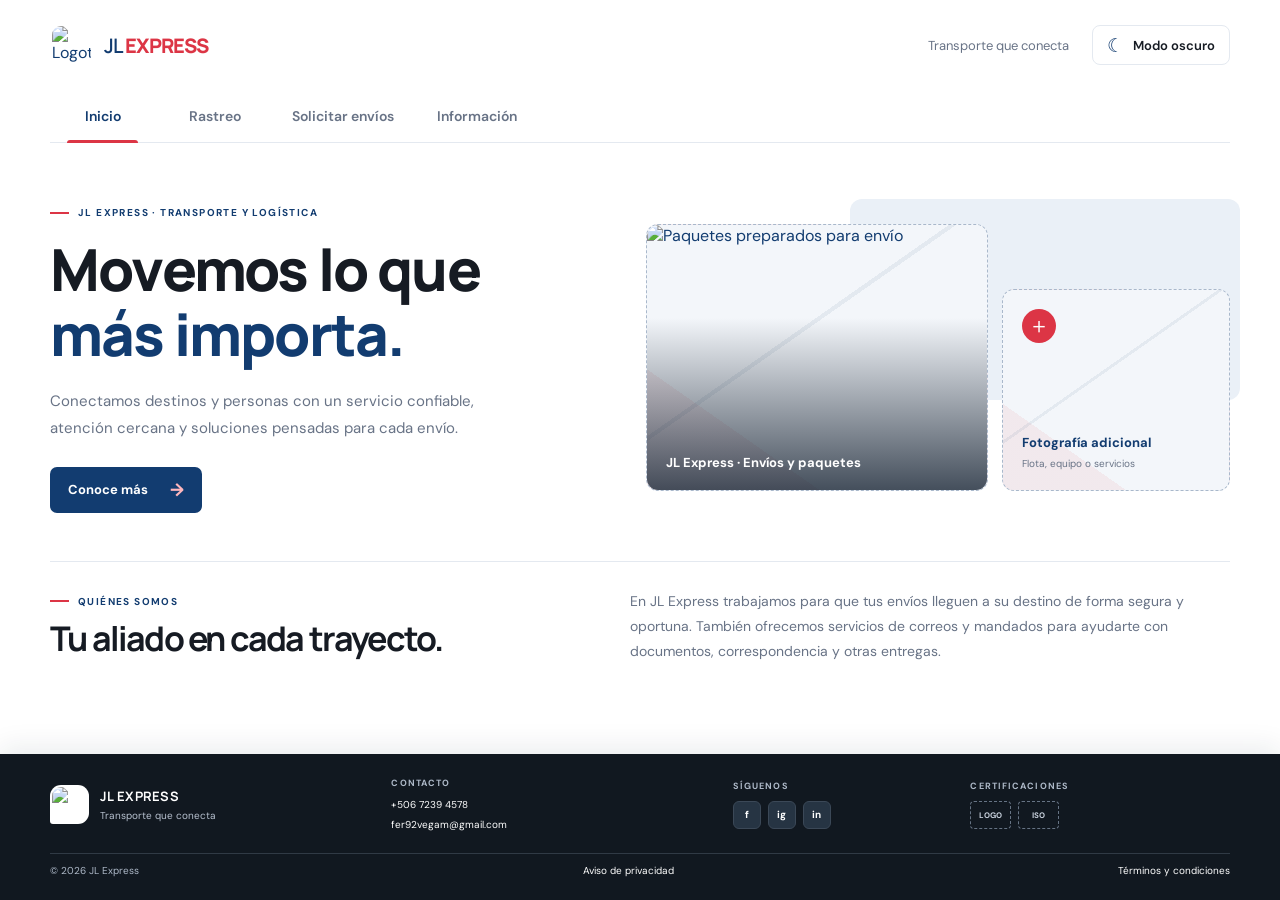
==== index.html @ df6875ba "tercer push, prototipo listo" ====
<!doctype html>
<html lang="es">
  <head>
    <meta charset="UTF-8" />
    <meta name="viewport" content="width=device-width, initial-scale=1.0" />
    <meta
      name="description"
      content="JL Express: información y soluciones de transporte y logística."
    />
    <meta name="theme-color" content="#123c70"     />
    <title>JL Express | Transporte y logística</title>
    <link rel="stylesheet" href="style.css" />
    <script src="https://cdn.jsdelivr.net/npm/@supabase/supabase-js@2" defer></script>
    <script src="supabase.js" defer></script>
    <script src="js/script.js" defer></script>
  </head>
  <body>
    <div class="site-shell">
      <header class="site-header">
        <a class="brand" href="#inicio" aria-label="JL Express, inicio" data-tab-link="inicio">
          <img
            class="brand-mark"
            src="https://encrypted-tbn0.gstatic.com/images?q=tbn:ANd9GcRndonklgS3Yn9cFRm3AP_8DRMhabAHCRXiYNvRyaHirw&amp;s"
            alt="Logotipo de JL Express"
          />
          <span class="brand-name">JL <strong>EXPRESS</strong></span>
        </a>

        <div class="header-actions">
          <span class="header-caption">Transporte que conecta</span>
          <button
            class="theme-toggle"
            type="button"
            id="theme-toggle"
            aria-pressed="false"
            aria-label="Activar modo oscuro"
          >
            <span class="theme-icon" aria-hidden="true">☾</span>
            <span class="theme-label">Modo oscuro</span>
          </button>
        </div>
      </header>

      <nav class="main-nav" aria-label="Navegación principal" role="tablist">
        <button
          class="nav-tab is-active"
          type="button"
          id="tab-inicio"
          role="tab"
          aria-selected="true"
          aria-controls="panel-inicio"
          data-tab="inicio"
        >
          Inicio
        </button>
        <button
          class="nav-tab"
          type="button"
          id="tab-servicios"
          role="tab"
          aria-selected="false"
          aria-controls="panel-servicios"
          data-tab="servicios"
          tabindex="-1"
        >
          Rastreo
        </button>
        <button
          class="nav-tab"
          type="button"
          id="tab-nosotros"
          role="tab"
          aria-selected="false"
          aria-controls="panel-nosotros"
          data-tab="nosotros"
          tabindex="-1"
        >
          Solicitar envíos
        </button>
        <button
          class="nav-tab"
          type="button"
          id="tab-contacto"
          role="tab"
          aria-selected="false"
          aria-controls="panel-contacto"
          data-tab="contacto"
          tabindex="-1"
        >
          Información
        </button>
      </nav>

      <main class="main-content">
        <section
          class="tab-panel home-panel"
          id="panel-inicio"
          role="tabpanel"
          aria-labelledby="tab-inicio"
          tabindex="0"
          data-panel="inicio"
        >
          <div class="hero-copy">
            <p class="eyebrow"><span></span> JL EXPRESS · TRANSPORTE Y LOGÍSTICA</p>
            <h1>Movemos lo que <span>más importa.</span></h1>
            <p class="hero-description">
              Conectamos destinos y personas con un servicio confiable, atención cercana
              y soluciones pensadas para cada envío.
            </p>
            <a class="primary-link" href="#panel-contacto" data-tab-link="contacto">
              Conoce más <span aria-hidden="true">→</span>
            </a>
          </div>

          <div class="photo-grid" aria-label="Espacios para fotografías de la empresa">
            <div class="photo-placeholder photo-main">
              <img
                class="photo-image"
                src="https://images.hoy.cr/wp-content/uploads/2025/09/Paquetes-Correos-.jpg"
                alt="Paquetes preparados para envío"
              />
              <span class="photo-caption">JL Express · Envíos y paquetes</span>
            </div>
            <div class="photo-placeholder photo-secondary" role="img" aria-label="Espacio para fotografía adicional">
              <span class="photo-placeholder-icon" aria-hidden="true">＋</span>
              <span>Fotografía adicional</span>
              <small>Flota, equipo o servicios</small>
            </div>
            <span class="photo-accent" aria-hidden="true"></span>
          </div>

          <section class="company-info" aria-labelledby="company-title">
            <div class="section-heading">
              <p class="eyebrow"><span></span> QUIÉNES SOMOS</p>
              <h2 id="company-title">Tu aliado en cada trayecto.</h2>
            </div>
            <p>
              En JL Express trabajamos para que tus envíos lleguen a su destino de forma
              segura y oportuna. También ofrecemos servicios de correos y mandados para
              ayudarte con documentos, correspondencia y otras entregas.
            </p>
          </section>
        </section>

        <section
          class="tab-panel temu-panel"
          id="panel-servicios"
          role="tabpanel"
          aria-labelledby="tab-servicios"
          tabindex="0"
          data-panel="servicios"
          hidden
        >
          <div class="temu-heading">
            <p class="eyebrow"><span></span> SEGUIMIENTO DE PEDIDOS</p>
            <h1>Consulta tu pedido <span>TEMU.</span></h1>
            <p class="temu-description">
              Ingresa el código de seguimiento para consultar el estado de tu pedido.
            </p>
          </div>

          <form class="temu-card" id="tracking-form">
            <label class="temu-label" for="order-code">Código de pedido</label>
            <div class="temu-search-row">
              <input
                class="temu-code-input"
                id="order-code"
                name="order-code"
                type="text"
                placeholder="Ej. LMXXXXXXXXXXX"
                autocomplete="off"
                autocapitalize="characters"
                spellcheck="false"
                aria-describedby="order-code-help"
                required
              />
              <button class="temu-search-button" type="submit">
                Buscar pedido
              </button>
            </div>
            <p class="temu-help" id="order-code-help">
              Ejemplos: LMXXXXXXXXXXX, 2631297721093041 o JCXXXXXXXXXXXX.
            </p>

            <div class="temu-result" id="tracking-result" role="status" aria-live="polite" aria-atomic="true">
              Aquí aparecerá el estado de tu pedido.
            </div>
          </form>
        </section>
        <section
          class="tab-panel extra-panel"
          id="panel-nosotros"
          role="tabpanel"
          aria-labelledby="tab-nosotros"
          tabindex="0"
          data-panel="nosotros"
          hidden
        >
          <div class="extra-copy">
            <p class="eyebrow"><span></span> MÁS SERVICIOS PARA TI</p>
            <h1>¿Necesitas enviar algo <span>más?</span></h1>
            <p class="extra-description">
              Además de tus paquetes, te ayudamos con envíos de correspondencia,
              documentos y mandados. Cuéntanos qué necesitas y coordinaremos contigo
              los detalles de la entrega.
            </p>
            <a
              class="extra-whatsapp-button"
              href="https://wa.me/50672394578?text=Hola%2C%20quisiera%20solicitar%20un%20env%C3%ADo%20extra."
              target="_blank"
              rel="noreferrer"
            >
              <span class="extra-whatsapp-icon" aria-hidden="true">✆</span>
              Solicitar pedido extra
              <span class="extra-whatsapp-arrow" aria-hidden="true">↗</span>
            </a>
            <p class="extra-note">Te atenderemos por WhatsApp para coordinar tu solicitud.</p>
          </div>
          <div class="extra-services" aria-label="Servicios disponibles">
            <div class="extra-service-card">
              <span class="extra-service-icon" aria-hidden="true">✉</span>
              <span>Correspondencia</span>
            </div>
            <div class="extra-service-card">
              <span class="extra-service-icon" aria-hidden="true">▤</span>
              <span>Documentos</span>
            </div>
            <div class="extra-service-card">
              <span class="extra-service-icon" aria-hidden="true">➜</span>
              <span>Mandados</span>
            </div>
          </div>
        </section>
        <section
          class="tab-panel information-panel"
          id="panel-contacto"
          role="tabpanel"
          aria-labelledby="tab-contacto"
          tabindex="0"
          data-panel="contacto"
          hidden
        >
          <header class="information-heading">
            <p class="eyebrow"><span></span> ESTAMOS PARA AYUDARTE</p>
            <h1>Información y <span>ayuda.</span></h1>
            <p>Conoce más sobre JL Express y encuentra respuestas para tus envíos.</p>
          </header>

          <section class="information-about" aria-labelledby="information-about-title">
            <div class="information-about-icon" aria-hidden="true">↗</div>
            <div>
              <h2 id="information-about-title">Sobre JL Express</h2>
              <p>
                Somos un servicio de transporte y logística enfocado en conectar destinos
                y personas. Además del rastreo de pedidos, puedes contactarnos para
                coordinar correspondencia, documentos y mandados.
              </p>
            </div>
          </section>

          <div class="information-columns">
            <section class="help-section" aria-labelledby="help-title">
              <div class="information-section-heading">
                <p class="eyebrow"><span></span> PREGUNTAS FRECUENTES</p>
                <h2 id="help-title">¿En qué podemos ayudarte?</h2>
              </div>
              <div class="help-list">
                <details class="help-item">
                  <summary>¿Cómo consulto el estado de mi pedido?</summary>
                  <p>
                    Abre la pestaña “Rastreo”, escribe el código de seguimiento de tu
                    pedido y selecciona “Buscar pedido”.
                  </p>
                </details>
                <details class="help-item">
                  <summary>¿Qué significa cada estado?</summary>
                  <p>
                    “Empaquetando” indica que el pedido se está preparando, “En camino”
                    que va hacia su destino y “Recibido” que figura como entregado.
                  </p>
                </details>
                <details class="help-item">
                  <summary>¿Puedo solicitar un envío de cartas o un mandado?</summary>
                  <p>
                    Sí. En la pestaña “Solicitar envíos” puedes iniciar una conversación
                    por WhatsApp para coordinar una solicitud extra.
                  </p>
                </details>
                <details class="help-item">
                  <summary>¿Qué hago si no encuentro mi pedido?</summary>
                  <p>
                    Verifica que el código esté escrito correctamente. Si aún necesitas
                    ayuda, contáctanos por WhatsApp, teléfono o correo electrónico.
                  </p>
                </details>
              </div>
            </section>

            <aside class="information-contact" aria-labelledby="information-contact-title">
              <p class="eyebrow"><span></span> CONTACTO</p>
              <h2 id="information-contact-title">Hablemos de tu envío.</h2>
              <p>Elige el medio que prefieras para comunicarte con nosotros.</p>
              <a class="contact-option" href="https://wa.me/50672394578" target="_blank" rel="noreferrer">
                <span class="contact-option-icon" aria-hidden="true">✆</span>
                <span><small>WhatsApp</small><strong>+506 7239 4578</strong></span>
                <span class="contact-option-arrow" aria-hidden="true">↗</span>
              </a>
              <a class="contact-option" href="tel:+50672394578">
                <span class="contact-option-icon" aria-hidden="true">☎</span>
                <span><small>Llámanos</small><strong>+506 7239 4578</strong></span>
                <span class="contact-option-arrow" aria-hidden="true">↗</span>
              </a>
              <a class="contact-option" href="mailto:fer92vegam@gmail.com">
                <span class="contact-option-icon" aria-hidden="true">✉</span>
                <span><small>Correo electrónico</small><strong>fer92vegam@gmail.com</strong></span>
                <span class="contact-option-arrow" aria-hidden="true">↗</span>
              </a>
            </aside>
          </div>
        </section>
      </main>

      <footer class="site-footer">
        <div class="footer-brand">
          <img
            class="footer-mark"
            src="https://encrypted-tbn0.gstatic.com/images?q=tbn:ANd9GcRndonklgS3Yn9cFRm3AP_8DRMhabAHCRXiYNvRyaHirw&amp;s"
            alt="Logotipo de JL Express"
          />
          <div>
            <strong>JL EXPRESS</strong>
            <span>Transporte que conecta</span>
          </div>
        </div>

        <div class="footer-contact">
          <span class="footer-heading">Contacto</span>
          <a href="tel:+50672394578">+506 7239 4578</a>
          <a href="mailto:fer92vegam@gmail.com">fer92vegam@gmail.com</a>
        </div>

        <div class="footer-social">
          <span class="footer-heading">Síguenos</span>
          <div class="social-links">
            <a href="https://www.facebook.com/Mandadosturri" aria-label="Facebook de JL Express" target="_blank" rel="noreferrer">f</a>
            <a href="https://www.instagram.com/" aria-label="Instagram de JL Express" target="_blank" rel="noreferrer">ig</a>
            <a href="https://www.linkedin.com/" aria-label="LinkedIn de JL Express" target="_blank" rel="noreferrer">in</a>
          </div>
        </div>

        <div class="footer-certifications">
          <span class="footer-heading">Certificaciones</span>
          <div class="certification-placeholders" aria-label="Espacios para logotipos y certificaciones">
            <span>LOGO</span>
            <span>ISO</span>
          </div>
        </div>

        <div class="footer-legal">
          <span>© <span id="current-year"></span> JL Express</span>
          <a href="#avisos">Aviso de privacidad</a>
          <a href="#terminos">Términos y condiciones</a>
        </div>
      </footer>
    </div>
  </body>
</html>
---- style.css ----
@import url("https://fonts.googleapis.com/css2?family=DM+Sans:wght@400;500;600;700&family=Manrope:wght@400;500;600;700;800&display=swap");

:root {
  color-scheme: light;
  --blue: #123c70;
  --blue-dark: #0a2c55;
  --red: #dc3545;
  --ink: #161b23;
  --muted: #687386;
  --surface: #ffffff;
  --surface-soft: #f3f6fa;
  --border: #e4e9f0;
  --footer-height: 146px;
  font-family: "DM Sans", Arial, sans-serif;
  font-synthesis: none;
  text-rendering: optimizeLegibility;
}

* {
  box-sizing: border-box;
}

html {
  min-width: 320px;
  scroll-behavior: smooth;
}

body {
  min-width: 320px;
  margin: 0;
  color: var(--ink);
  background: var(--surface);
  transition: color 180ms ease, background-color 180ms ease;
}

button,
a {
  font: inherit;
}

a {
  color: inherit;
}

.site-shell {
  display: flex;
  min-height: 100vh;
  flex-direction: column;
}

.site-header,
.main-nav,
.main-content {
  width: min(1180px, calc(100% - 64px));
  margin-inline: auto;
}

.site-header {
  min-height: 90px;
  display: flex;
  align-items: center;
  justify-content: space-between;
  gap: 24px;
}

.brand {
  display: inline-flex;
  align-items: center;
  gap: 11px;
  color: var(--blue);
  text-decoration: none;
}

.brand-mark,
.footer-mark {
  display: grid;
  place-items: center;
  width: 43px;
  height: 43px;
  padding: 2px;
  background: #fff;
  border-radius: 11px 11px 11px 3px;
  object-fit: contain;
}

.brand-name {
  font-family: "Manrope", sans-serif;
  font-size: 20px;
  font-weight: 600;
  letter-spacing: -0.9px;
}

.brand-name strong {
  color: var(--red);
  font-weight: 800;
}

.header-actions {
  display: flex;
  align-items: center;
  gap: 23px;
}

.header-caption {
  color: var(--muted);
  font-size: 13px;
}

.theme-toggle {
  display: inline-flex;
  min-height: 40px;
  align-items: center;
  gap: 9px;
  padding: 0 14px;
  color: var(--ink);
  background: var(--surface);
  border: 1px solid var(--border);
  border-radius: 8px;
  cursor: pointer;
  font-size: 13px;
  font-weight: 600;
  transition: border-color 150ms ease, background-color 150ms ease;
}

.theme-toggle:hover {
  border-color: var(--blue);
}

.theme-icon {
  color: var(--blue);
  font-size: 19px;
  line-height: 1;
}

.main-nav {
  display: flex;
  align-items: stretch;
  gap: 7px;
  min-height: 53px;
  border-bottom: 1px solid var(--border);
}

.nav-tab {
  position: relative;
  min-width: 105px;
  padding: 0 18px;
  color: var(--muted);
  background: transparent;
  border: 0;
  cursor: pointer;
  font-size: 14px;
  font-weight: 600;
}

.nav-tab:hover,
.nav-tab.is-active {
  color: var(--blue);
}

.nav-tab.is-active::after {
  position: absolute;
  right: 17px;
  bottom: -1px;
  left: 17px;
  height: 3px;
  background: var(--red);
  border-radius: 3px 3px 0 0;
  content: "";
}

.main-content {
  flex: 1;
  padding-top: 46px;
}

.tab-panel[hidden] {
  display: none;
}

.home-panel {
  display: grid;
  grid-template-columns: 0.92fr 1.08fr;
  align-items: center;
  column-gap: 68px;
  row-gap: 42px;
  padding-bottom: 44px;
}

.hero-copy {
  padding-block: 17px 6px;
}

.eyebrow {
  display: flex;
  align-items: center;
  gap: 9px;
  margin: 0 0 18px;
  color: var(--blue);
  font-size: 10px;
  font-weight: 700;
  letter-spacing: 1.4px;
}

.eyebrow > span {
  width: 19px;
  height: 2px;
  background: var(--red);
}

h1,
h2 {
  margin: 0;
  font-family: "Manrope", "DM Sans", sans-serif;
  letter-spacing: -1.8px;
}

h1 {
  max-width: 560px;
  font-size: clamp(38px, 5vw, 58px);
  font-weight: 800;
  line-height: 1.12;
}

h1 span {
  color: var(--blue);
}

.hero-description {
  max-width: 490px;
  margin: 21px 0 25px;
  color: var(--muted);
  font-size: 15px;
  line-height: 1.8;
}

.primary-link {
  display: inline-flex;
  min-height: 46px;
  align-items: center;
  justify-content: center;
  gap: 22px;
  padding: 0 18px;
  color: #fff;
  background: var(--blue);
  border-radius: 7px;
  text-decoration: none;
  font-size: 13px;
  font-weight: 700;
  transition: background-color 150ms ease, transform 150ms ease;
}

.primary-link:hover {
  background: var(--blue-dark);
  transform: translateY(-1px);
}

.primary-link span {
  color: #ffb7bd;
  font-size: 18px;
}

.photo-grid {
  position: relative;
  display: grid;
  min-height: 310px;
  grid-template-columns: 1.32fr 0.88fr;
  align-items: end;
  gap: 14px;
  padding: 18px 0 18px 16px;
}

.photo-placeholder {
  position: relative;
  z-index: 1;
  display: flex;
  flex-direction: column;
  align-items: flex-start;
  justify-content: flex-end;
  overflow: hidden;
  padding: 19px;
  color: var(--blue);
  background:
    linear-gradient(145deg, transparent 42%, rgb(18 60 112 / 7%) 42% 43%, transparent 43%),
    linear-gradient(35deg, rgb(220 53 69 / 7%) 0 24%, transparent 24%),
    var(--surface-soft);
  border: 1px dashed #a9b8cb;
  border-radius: 12px;
}

.photo-main {
  height: 267px;
}

.photo-main::after {
  position: absolute;
  z-index: 1;
  inset: 35% 0 0;
  background: linear-gradient(transparent, rgb(10 23 39 / 75%));
  content: "";
  pointer-events: none;
}

.photo-image {
  position: absolute;
  inset: 0;
  width: 100%;
  height: 100%;
  object-fit: cover;
  border-radius: inherit;
}

.photo-caption {
  position: relative;
  z-index: 2;
  color: #fff;
  font-size: 13px;
  font-weight: 700;
}

.photo-secondary {
  height: 202px;
}

.photo-placeholder-icon {
  display: grid;
  place-items: center;
  width: 34px;
  height: 34px;
  margin-bottom: auto;
  color: #fff;
  background: var(--red);
  border-radius: 50%;
  font-size: 22px;
  font-weight: 400;
}

.photo-placeholder > span:not(.photo-placeholder-icon) {
  font-size: 13px;
  font-weight: 700;
}

.photo-placeholder small {
  margin-top: 5px;
  color: var(--muted);
  font-size: 10px;
  line-height: 1.5;
}

.photo-accent {
  position: absolute;
  top: 0;
  right: -10px;
  width: 65%;
  height: 65%;
  background: #eaf0f7;
  border-radius: 12px;
}

.company-info {
  display: grid;
  grid-column: 1 / -1;
  grid-template-columns: 0.92fr 1.08fr;
  align-items: center;
  gap: 68px;
  padding: 27px 0 4px;
  border-top: 1px solid var(--border);
}

.section-heading .eyebrow {
  margin-bottom: 10px;
}

h2 {
  color: var(--ink);
  font-size: clamp(24px, 3vw, 34px);
  line-height: 1.2;
}

.company-info > p {
  max-width: 570px;
  margin: 0;
  color: var(--muted);
  font-size: 14px;
  line-height: 1.8;
}

.blank-panel {
  min-height: 240px;
}

.information-panel {
  padding: 0 0 64px;
}

.information-heading {
  margin-bottom: 30px;
  text-align: center;
}

.information-heading .eyebrow {
  justify-content: center;
  margin-bottom: 12px;
}

.information-heading h1 {
  max-width: none;
  font-size: clamp(34px, 4vw, 48px);
}

.information-heading h1 span {
  color: var(--blue);
}

.information-heading > p:last-child {
  margin: 12px 0 0;
  color: var(--muted);
  font-size: 14px;
  line-height: 1.7;
}

.information-about {
  display: grid;
  grid-template-columns: auto 1fr;
  align-items: start;
  gap: 17px;
  margin-bottom: 34px;
  padding: 23px 25px;
  background: var(--surface-soft);
  border: 1px solid var(--border);
  border-radius: 13px;
}

.information-about-icon {
  display: grid;
  width: 42px;
  height: 42px;
  place-items: center;
  color: #fff;
  background: var(--blue);
  border-radius: 12px;
  font-size: 22px;
  font-weight: 700;
}

.information-about h2,
.information-section-heading h2,
.information-contact h2 {
  font-size: clamp(21px, 2.5vw, 27px);
}

.information-about p {
  max-width: 800px;
  margin: 8px 0 0;
  color: var(--muted);
  font-size: 13px;
  line-height: 1.8;
}

.information-columns {
  display: grid;
  grid-template-columns: minmax(0, 1.25fr) minmax(260px, 0.75fr);
  align-items: start;
  gap: 34px;
}

.information-section-heading {
  margin-bottom: 16px;
}

.information-section-heading .eyebrow,
.information-contact > .eyebrow {
  margin-bottom: 9px;
}

.help-list {
  display: grid;
  gap: 9px;
}

.help-item {
  overflow: hidden;
  background: var(--surface);
  border: 1px solid var(--border);
  border-radius: 9px;
  transition: border-color 150ms ease, box-shadow 150ms ease;
}

.help-item[open] {
  border-color: color-mix(in srgb, var(--blue) 35%, var(--border));
  box-shadow: 0 5px 16px rgb(18 60 112 / 6%);
}

.help-item summary {
  position: relative;
  padding: 15px 42px 15px 16px;
  color: var(--ink);
  cursor: pointer;
  font-size: 12px;
  font-weight: 700;
  line-height: 1.5;
  list-style: none;
}

.help-item summary::-webkit-details-marker {
  display: none;
}

.help-item summary::after {
  position: absolute;
  top: 50%;
  right: 16px;
  color: var(--blue);
  content: "+";
  font-size: 20px;
  font-weight: 400;
  transform: translateY(-50%);
}

.help-item[open] summary::after {
  content: "−";
}

.help-item p {
  margin: 0;
  padding: 0 16px 15px;
  color: var(--muted);
  font-size: 12px;
  line-height: 1.75;
}

.information-contact {
  padding: 22px;
  background:
    radial-gradient(ellipse at 95% 5%, rgb(18 60 112 / 10%), transparent 42%),
    var(--surface-soft);
  border: 1px solid var(--border);
  border-radius: 13px;
}

.information-contact > p:not(.eyebrow) {
  margin: 9px 0 18px;
  color: var(--muted);
  font-size: 12px;
  line-height: 1.7;
}

.contact-option {
  display: grid;
  grid-template-columns: 36px minmax(0, 1fr) auto;
  align-items: center;
  gap: 10px;
  margin-top: 9px;
  padding: 11px;
  color: var(--ink);
  background: var(--surface);
  border: 1px solid var(--border);
  border-radius: 9px;
  text-decoration: none;
  transition: border-color 150ms ease, transform 150ms ease;
}

.contact-option:hover {
  border-color: var(--blue);
  transform: translateY(-1px);
}

.contact-option-icon {
  display: grid;
  width: 34px;
  height: 34px;
  place-items: center;
  color: var(--blue);
  background: color-mix(in srgb, var(--blue) 9%, var(--surface));
  border-radius: 9px;
  font-size: 17px;
}

.contact-option > span:nth-child(2) {
  display: grid;
  min-width: 0;
  gap: 3px;
}

.contact-option small {
  color: var(--muted);
  font-size: 10px;
}

.contact-option strong {
  overflow-wrap: anywhere;
  font-size: 11px;
}

.contact-option-arrow {
  color: var(--muted);
  font-size: 14px;
}

.extra-panel {
  display: grid;
  min-height: 390px;
  grid-template-columns: 1.1fr 0.9fr;
  align-items: center;
  gap: 54px;
  padding: 18px 0 64px;
}

.extra-copy {
  max-width: 570px;
}

.extra-copy .eyebrow {
  margin-bottom: 14px;
}

.extra-copy h1 {
  font-size: clamp(34px, 4vw, 49px);
}

.extra-copy h1 span {
  color: var(--blue);
}

.extra-description {
  max-width: 510px;
  margin: 18px 0 24px;
  color: var(--muted);
  font-size: 15px;
  line-height: 1.8;
}

.extra-whatsapp-button {
  display: inline-flex;
  min-height: 50px;
  align-items: center;
  gap: 11px;
  padding: 0 17px;
  color: #fff;
  background: #168b5a;
  border-radius: 8px;
  box-shadow: 0 8px 20px rgb(22 139 90 / 18%);
  text-decoration: none;
  font-size: 13px;
  font-weight: 700;
  transition: background-color 160ms ease, box-shadow 160ms ease, transform 160ms ease;
}

.extra-whatsapp-button:hover {
  background: #117749;
  box-shadow: 0 11px 24px rgb(22 139 90 / 25%);
  transform: translateY(-2px);
}

.extra-whatsapp-icon {
  display: grid;
  width: 25px;
  height: 25px;
  place-items: center;
  border: 1.5px solid rgb(255 255 255 / 85%);
  border-radius: 50%;
  font-size: 15px;
}

.extra-whatsapp-arrow {
  margin-left: 7px;
  color: #c8f5dc;
  font-size: 17px;
}

.extra-note {
  margin: 11px 0 0;
  color: var(--muted);
  font-size: 11px;
}

.extra-services {
  position: relative;
  display: grid;
  min-height: 248px;
  grid-template-columns: repeat(2, minmax(0, 1fr));
  align-content: center;
  gap: 13px;
  padding: 28px;
  background:
    radial-gradient(ellipse at 78% 22%, rgb(22 139 90 / 12%), transparent 42%),
    var(--surface-soft);
  border: 1px solid var(--border);
  border-radius: 18px;
}

.extra-service-card {
  display: flex;
  min-height: 83px;
  flex-direction: column;
  align-items: flex-start;
  justify-content: center;
  gap: 9px;
  padding: 13px;
  color: var(--ink);
  background: var(--surface);
  border: 1px solid var(--border);
  border-radius: 11px;
  box-shadow: 0 5px 15px rgb(19 39 66 / 5%);
  font-size: 12px;
  font-weight: 700;
}

.extra-service-card:last-child {
  grid-column: 1 / -1;
}

.extra-service-icon {
  display: grid;
  width: 28px;
  height: 28px;
  place-items: center;
  color: #168b5a;
  background: color-mix(in srgb, #168b5a 11%, var(--surface));
  border-radius: 8px;
  font-size: 16px;
}

.temu-panel {
  max-width: 760px;
  min-height: 350px;
  margin-inline: auto;
  padding-bottom: 56px;
}

.temu-heading {
  margin-bottom: 28px;
}

.temu-heading .eyebrow {
  margin-bottom: 12px;
}

.temu-heading h1 {
  max-width: 700px;
  font-size: clamp(34px, 5vw, 48px);
}

.temu-heading h1 span {
  color: var(--blue);
}

.temu-description {
  max-width: 580px;
  margin: 14px 0 0;
  color: var(--muted);
  font-size: 14px;
  line-height: 1.7;
}

.temu-card {
  padding: 25px;
  background: var(--surface-soft);
  border: 1px solid var(--border);
  border-radius: 12px;
}

.temu-label {
  display: block;
  margin-bottom: 9px;
  color: var(--ink);
  font-size: 13px;
  font-weight: 700;
}

.temu-code-input {
  width: 100%;
  min-height: 46px;
  padding: 10px 12px;
  color: var(--ink);
  background: var(--surface);
  border: 1px solid var(--border);
  border-radius: 7px;
  font: inherit;
  font-size: 13px;
}

.temu-code-input:focus {
  border-color: var(--blue);
  outline: 2px solid color-mix(in srgb, var(--blue) 18%, transparent);
  outline-offset: 1px;
}

.temu-help {
  margin: 9px 0 23px;
  color: var(--muted);
  font-size: 11px;
  line-height: 1.6;
}

.temu-search-row {
  display: flex;
  gap: 10px;
}

.temu-search-button {
  flex: 0 0 auto;
  min-height: 46px;
  padding: 0 18px;
  color: #fff;
  background: var(--blue);
  border: 0;
  border-radius: 7px;
  cursor: pointer;
  font-size: 13px;
  font-weight: 700;
  transition: background-color 150ms ease;
}

.temu-search-button:hover:not(:disabled) {
  background: var(--blue-dark);
}

.temu-search-button:disabled {
  cursor: not-allowed;
  opacity: 0.55;
}

.temu-result {
  display: flex;
  min-height: 48px;
  flex-direction: column;
  justify-content: center;
  gap: 4px;
  margin-top: 19px;
  padding: 11px 13px;
  color: var(--muted);
  background: var(--surface);
  border: 1px solid var(--border);
  border-radius: 7px;
  font-size: 12px;
  line-height: 1.5;
}

.temu-result.has-order {
  align-items: stretch;
  gap: 18px;
  padding: 0;
}

.temu-result.is-error {
  color: #a32634;
  border-color: #e7a6ad;
}

.tracking-status-heading {
  display: grid;
  gap: 5px;
  padding: 17px 18px;
  background: color-mix(in srgb, #3b8666 10%, var(--surface));
  border-bottom: 1px solid var(--border);
}

.tracking-status-caption {
  color: var(--muted);
  font-size: 11px;
  font-weight: 700;
}

.tracking-status-value {
  color: #26704f;
  font-family: "Manrope", sans-serif;
  font-size: 19px;
  line-height: 1.35;
}

.tracking-steps {
  position: relative;
  display: flex;
  margin: 0;
  padding: 22px 18px 12px;
  list-style: none;
}

.tracking-steps::before,
.tracking-steps::after {
  position: absolute;
  top: 46px;
  left: calc(16.666% + 12px);
  height: 3px;
  border-radius: 99px;
  content: "";
}

.tracking-steps::before {
  right: calc(16.666% + 12px);
  background: var(--border);
}

.tracking-steps::after {
  width: calc(66.668% - 24px);
  background: linear-gradient(90deg, #48a77b, #70c997);
  box-shadow: 0 0 10px rgb(72 167 123 / 38%);
  transform: scaleX(var(--tracking-progress, 0));
  transform-origin: left center;
  transition: transform 700ms cubic-bezier(0.2, 0.8, 0.2, 1);
}

.tracking-step {
  position: relative;
  z-index: 1;
  display: flex;
  min-width: 0;
  flex: 1;
  flex-direction: column;
  align-items: center;
  gap: 10px;
  color: var(--muted);
  text-align: center;
  animation: tracking-step-enter 420ms both;
  animation-delay: calc(var(--step-index, 0) * 100ms);
}

.tracking-step-marker {
  position: relative;
  display: grid;
  width: 58px;
  height: 48px;
  flex: 0 0 58px;
  place-items: center;
  color: var(--blue);
  background: var(--surface-soft);
  border: 1px solid var(--border);
  border-radius: 17px;
  box-shadow: 0 3px 10px rgb(19 39 66 / 6%);
  font-size: 19px;
  line-height: 1;
  transition:
    color 250ms ease,
    background-color 250ms ease,
    border-color 250ms ease,
    box-shadow 250ms ease,
    transform 250ms ease;
}

.tracking-step.is-complete .tracking-step-marker {
  color: #26704f;
  background: color-mix(in srgb, #48a77b 12%, var(--surface));
  border-color: color-mix(in srgb, #48a77b 48%, var(--border));
}

.tracking-step.is-complete .tracking-step-marker::after {
  position: absolute;
  top: -5px;
  right: -5px;
  display: grid;
  width: 17px;
  height: 17px;
  place-items: center;
  color: #fff;
  background: #3b966b;
  border: 2px solid var(--surface);
  border-radius: 50%;
  content: "✓";
  font-size: 9px;
  font-weight: 800;
}

.tracking-parcel-icon {
  position: relative;
  z-index: 1;
  display: inline-block;
}

.tracking-step-marker--transit .tracking-parcel-icon {
  position: absolute;
  bottom: 7px;
  left: 5px;
  z-index: 2;
  font-size: 17px;
}

.tracking-truck-icon {
  position: absolute;
  right: 4px;
  bottom: 5px;
  z-index: 1;
  font-size: 23px;
}

.tracking-tape-mark {
  position: absolute;
  top: 8px;
  left: 23px;
  width: 13px;
  height: 4px;
  background: var(--red);
  border-radius: 2px;
  opacity: 0;
}

.tracking-ready-mark {
  position: absolute;
  top: 3px;
  right: 3px;
  display: grid;
  width: 13px;
  height: 13px;
  place-items: center;
  color: #fff;
  background: #3b8666;
  border: 1px solid var(--surface);
  border-radius: 50%;
  font-size: 9px;
  font-weight: 700;
  opacity: 0;
  transform: scale(0.5);
  transition: opacity 220ms ease, transform 220ms ease;
}

.tracking-step.is-current .tracking-ready-mark,
.tracking-step.is-complete .tracking-ready-mark {
  opacity: 1;
  transform: scale(1);
}

.tracking-step.is-current {
  color: var(--blue);
  font-weight: 700;
}

.tracking-step.is-current .tracking-step-marker {
  color: #fff;
  background: linear-gradient(145deg, #1d5a9d, #123c70);
  border-color: #1d5a9d;
  box-shadow: 0 7px 18px rgb(18 60 112 / 24%);
  transform: translateY(-3px);
}

.tracking-step.is-current .tracking-step-marker::before {
  position: absolute;
  inset: -5px;
  border: 1px solid rgb(29 90 157 / 32%);
  border-radius: 20px;
  content: "";
  animation: tracking-marker-pulse 2s ease-out infinite;
}

.tracking-step.is-current .tracking-step-marker--packaging .tracking-parcel-icon {
  animation: tracking-pack 1.8s ease-in-out infinite;
}

.tracking-step.is-current .tracking-tape-mark {
  animation: tracking-tape 1.8s ease-in-out infinite;
}

.tracking-step.is-current .tracking-step-marker--transit .tracking-parcel-icon {
  animation: tracking-load 2.4s ease-in-out infinite;
}

.tracking-step.is-current .tracking-truck-icon {
  animation: tracking-truck 2.4s ease-in-out infinite;
}

.tracking-step.is-current .tracking-step-marker--ready .tracking-parcel-icon {
  animation: tracking-ready 1.6s ease-in-out infinite;
}

.tracking-step-label {
  max-width: 100%;
  transition: color 250ms ease;
  font-size: 10px;
  line-height: 1.35;
  overflow-wrap: anywhere;
}

@keyframes tracking-step-enter {
  from { opacity: 0; transform: translateY(8px); }
  to { opacity: 1; transform: translateY(0); }
}

@keyframes tracking-marker-pulse {
  0% { opacity: 0.8; transform: scale(0.94); }
  100% { opacity: 0; transform: scale(1.22); }
}

@keyframes tracking-pack {
  0%,
  100% { transform: rotate(0) translateY(0); }
  35% { transform: rotate(-7deg) translateY(-2px); }
  65% { transform: rotate(6deg) translateY(0); }
}

@keyframes tracking-tape {
  0%,
  100% { transform: translateY(-2px); opacity: 0; }
  25%,
  70% { transform: translateY(8px); opacity: 1; }
}

@keyframes tracking-load {
  0%,
  15% { transform: translateX(0) scale(1); opacity: 1; }
  60%,
  75% { transform: translateX(18px) scale(0.65); opacity: 0.1; }
  100% { transform: translateX(0) scale(1); opacity: 1; }
}

@keyframes tracking-truck {
  0%,
  100% { transform: translateY(0); }
  50% { transform: translateY(-2px); }
}

@keyframes tracking-ready {
  0%,
  100% { transform: translateY(0); }
  35% { transform: translateY(-5px); }
  55% { transform: translateY(0); }
  70% { transform: translateY(-2px); }
}

.tracking-details {
  display: grid;
  grid-template-columns: repeat(2, minmax(0, 1fr));
  margin: 0;
  padding: 0 18px 18px;
}

.tracking-detail {
  min-width: 0;
  padding: 12px 10px 10px 0;
  border-bottom: 1px solid var(--border);
}

.tracking-detail dt {
  margin-bottom: 4px;
  color: var(--muted);
  font-size: 10px;
  font-weight: 600;
}

.tracking-detail dd {
  overflow-wrap: anywhere;
  margin: 0;
  color: var(--ink);
  font-size: 12px;
  font-weight: 600;
}

.site-footer {
  display: grid;
  min-height: var(--footer-height);
  grid-template-columns: 1.2fr 1.2fr 0.8fr 1fr;
  align-items: center;
  gap: 19px 30px;
  padding: 22px max(32px, calc((100vw - 1180px) / 2));
  color: #fff;
  background: #111820;
  box-shadow: 0 -8px 25px rgb(16 32 52 / 8%);
}

.footer-brand {
  display: flex;
  align-items: center;
  gap: 11px;
}

.footer-mark {
  flex: 0 0 39px;
  width: 39px;
  height: 39px;
  background: #fff;
}

.footer-brand > div {
  display: grid;
  gap: 4px;
}

.footer-brand strong {
  font-family: "Manrope", sans-serif;
  font-size: 13px;
  letter-spacing: 0.3px;
}

.footer-brand > div > span {
  color: #b8c2d0;
  font-size: 10px;
}

.footer-contact,
.footer-social,
.footer-certifications {
  display: flex;
  flex-direction: column;
  align-items: flex-start;
  gap: 7px;
}

.footer-heading {
  margin-bottom: 2px;
  color: #aeb9c8;
  font-size: 9px;
  font-weight: 700;
  letter-spacing: 1.1px;
  text-transform: uppercase;
}

.footer-contact > a,
.footer-legal > a {
  color: #fff;
  text-decoration: none;
  font-size: 10px;
}

.footer-contact > a:hover,
.footer-legal > a:hover {
  color: #ffb7bd;
}

.social-links,
.certification-placeholders {
  display: flex;
  align-items: center;
  gap: 7px;
}

.social-links a {
  display: grid;
  width: 28px;
  height: 28px;
  place-items: center;
  color: #fff;
  background: #263443;
  border: 1px solid #3b4857;
  border-radius: 6px;
  text-decoration: none;
  font-size: 10px;
  font-weight: 700;
}

.social-links a:hover {
  background: var(--blue);
}

.certification-placeholders span {
  display: grid;
  width: 41px;
  height: 28px;
  place-items: center;
  color: #c8d1dd;
  border: 1px dashed #667384;
  border-radius: 4px;
  font-size: 8px;
  font-weight: 700;
}

.footer-legal {
  display: flex;
  grid-column: 1 / -1;
  justify-content: space-between;
  gap: 16px;
  padding-top: 10px;
  color: #aeb9c8;
  border-top: 1px solid #303a45;
  font-size: 10px;
}

body.dark-mode {
  color-scheme: dark;
  --ink: #eff3f8;
  --muted: #adb8c8;
  --surface: #111820;
  --surface-soft: #1c2733;
  --border: #303c49;
}

.dark-mode .brand,
.dark-mode h1 span,
.dark-mode .theme-icon,
.dark-mode .nav-tab:hover,
.dark-mode .nav-tab.is-active,
.dark-mode .eyebrow {
  color: #8db9f0;
}

.dark-mode .brand-mark {
  background: #24568e;
}

.dark-mode .photo-placeholder {
  background:
    linear-gradient(145deg, transparent 42%, rgb(255 255 255 / 4%) 42% 43%, transparent 43%),
    linear-gradient(35deg, rgb(220 53 69 / 10%) 0 24%, transparent 24%),
    var(--surface-soft);
  border-color: #526477;
}

.dark-mode .photo-accent {
  background: #202f40;
}

.dark-mode .theme-toggle {
  color: var(--ink);
  background: var(--surface);
}

.dark-mode .extra-services {
  background:
    radial-gradient(ellipse at 78% 22%, rgb(22 139 90 / 15%), transparent 42%),
    var(--surface-soft);
}

.dark-mode .site-footer {
  background: #090d12;
}

@media (max-width: 850px) {
  :root {
    --footer-height: 190px;
  }

  .home-panel,
  .company-info {
    column-gap: 32px;
  }

  .information-columns {
    grid-template-columns: minmax(0, 1.1fr) minmax(240px, 0.9fr);
    gap: 20px;
  }

  .information-contact {
    padding: 17px;
  }

  .site-footer {
    grid-template-columns: 1fr 1fr 1fr;
    padding-inline: 32px;
  }

  .footer-brand {
    grid-row: span 1;
  }

  .footer-certifications {
    display: none;
  }
}

@media (max-width: 620px) {
  :root {
    --footer-height: 246px;
  }

  .site-header,
  .main-nav,
  .main-content {
    width: calc(100% - 36px);
  }

  .site-header {
    min-height: 76px;
  }

  .header-caption {
    display: none;
  }

  .brand-name {
    font-size: 17px;
  }

  .brand-mark {
    width: 38px;
    height: 38px;
  }

  .theme-toggle {
    min-height: 37px;
    gap: 6px;
    padding-inline: 10px;
    font-size: 11px;
  }

  .main-nav {
    min-height: 48px;
    gap: 0;
    overflow-x: auto;
  }

  .nav-tab {
    min-width: max-content;
    padding-inline: 13px;
    font-size: 12px;
  }

  .nav-tab.is-active::after {
    right: 12px;
    left: 12px;
  }

  .main-content {
    padding-top: 33px;
  }

  .home-panel {
    grid-template-columns: 1fr;
    row-gap: 27px;
    padding-bottom: 30px;
  }

  .temu-panel {
    min-height: 0;
    padding-bottom: 38px;
  }

  .extra-panel {
    min-height: 0;
    grid-template-columns: 1fr;
    gap: 30px;
    padding: 0 0 40px;
  }

  .information-panel {
    padding-bottom: 40px;
  }

  .information-heading {
    margin-bottom: 23px;
    text-align: left;
  }

  .information-heading .eyebrow {
    justify-content: flex-start;
  }

  .information-about {
    gap: 12px;
    margin-bottom: 25px;
    padding: 18px;
  }

  .information-columns {
    grid-template-columns: 1fr;
    gap: 24px;
  }

  .extra-services {
    min-height: 210px;
  }

  .temu-card {
    padding: 19px;
  }

  .temu-search-row {
    flex-direction: column;
  }

  .temu-search-button {
    width: 100%;
  }

  .tracking-details {
    grid-template-columns: 1fr;
  }

  .hero-copy {
    padding: 0;
  }

  h1 {
    max-width: 440px;
    font-size: clamp(38px, 11vw, 52px);
  }

  .hero-description {
    margin-block: 16px 20px;
    font-size: 14px;
  }

  .photo-grid {
    min-height: 245px;
    grid-template-columns: 1.2fr 0.8fr;
    gap: 9px;
    padding: 13px 0 13px 10px;
  }

  .photo-main {
    height: 215px;
  }

  .photo-secondary {
    height: 165px;
  }

  .photo-placeholder {
    padding: 12px;
  }

  .photo-placeholder small {
    font-size: 9px;
  }

  .company-info {
    grid-template-columns: 1fr;
    gap: 13px;
    padding-top: 22px;
  }

  .company-info > p {
    font-size: 13px;
  }

  .site-footer {
    grid-template-columns: 1fr 1fr;
    gap: 13px 17px;
    padding: 16px 18px 12px;
  }

  .footer-contact {
    justify-self: end;
  }

  .footer-legal {
    flex-wrap: wrap;
    justify-content: flex-start;
    gap: 8px 15px;
    font-size: 9px;
  }

  .footer-legal > a {
    font-size: 9px;
  }
}

@media (prefers-reduced-motion: reduce) {
  *,
  *::before,
  *::after {
    scroll-behavior: auto !important;
    transition-duration: 0.01ms !important;
    animation-duration: 0.01ms !important;
    animation-iteration-count: 1 !important;
  }
}
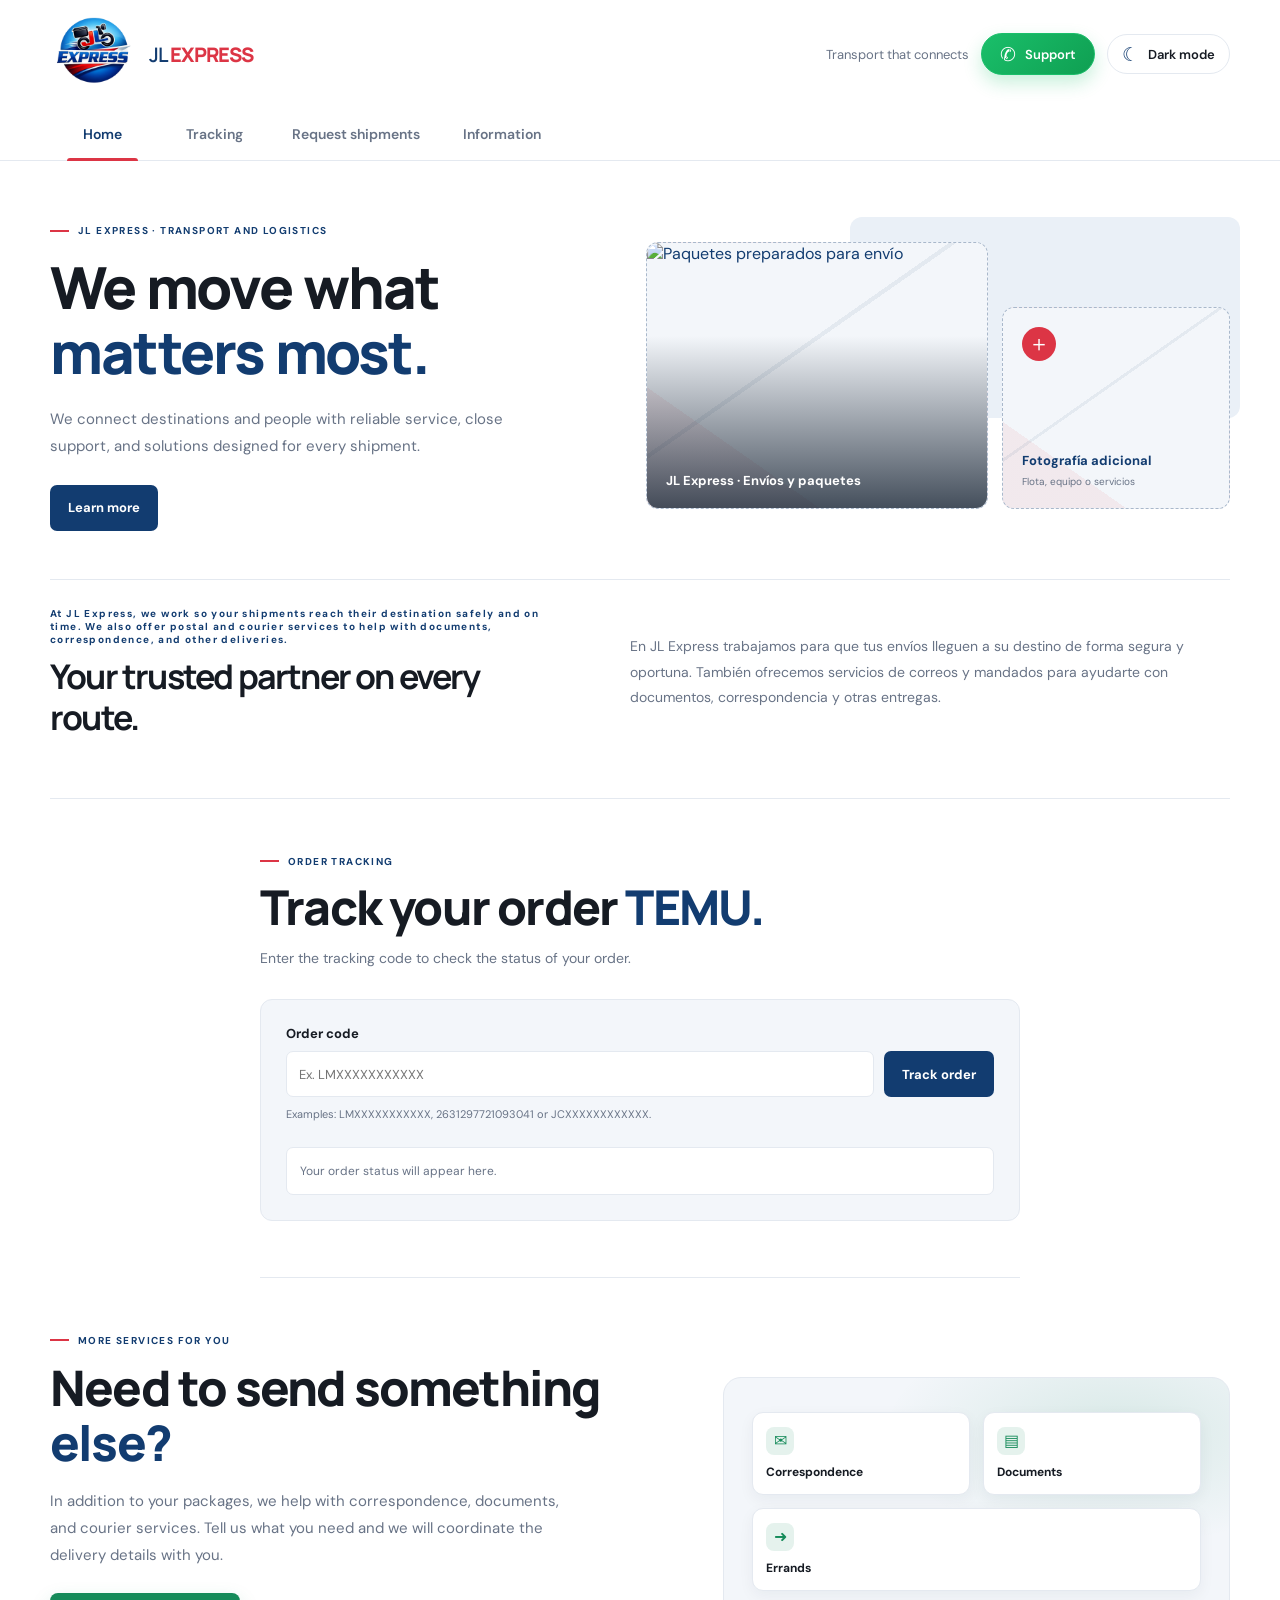
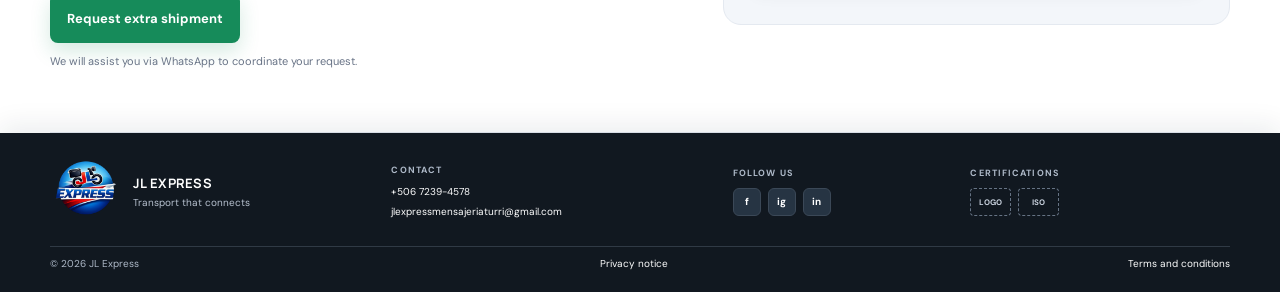
==== commit 2537312e: "pasé /public al directorio root" ====
--- a/index.html
+++ b/index.html
@@ -1,3 +1,4 @@
+
 <!doctype html>
 <html lang="es">
   <head>
@@ -11,7 +12,7 @@
     <title>JL Express | Transporte y logística</title>
     <link rel="stylesheet" href="style.css" />
     <script src="https://cdn.jsdelivr.net/npm/@supabase/supabase-js@2" defer></script>
-    <script src="supabase.js" defer></script>
+    <script src="js/supabase.js" defer></script>
     <script src="js/script.js" defer></script>
   </head>
   <body>
@@ -20,7 +21,7 @@
         <a class="brand" href="#inicio" aria-label="JL Express, inicio" data-tab-link="inicio">
           <img
             class="brand-mark"
-            src="https://encrypted-tbn0.gstatic.com/images?q=tbn:ANd9GcRndonklgS3Yn9cFRm3AP_8DRMhabAHCRXiYNvRyaHirw&amp;s"
+            src="logo/logo.png"
             alt="Logotipo de JL Express"
           />
           <span class="brand-name">JL <strong>EXPRESS</strong></span>
@@ -28,6 +29,16 @@
 
         <div class="header-actions">
           <span class="header-caption">Transporte que conecta</span>
+          <a
+            class="support-button"
+            href="https://wa.me/50672394578?text=Hola%2C%20tengo%20una%20duda%20acerca%20de%20mis%20env%C3%ADos%20y%20necesito%20soporte%20general.%20%C2%BFPodr%C3%ADan%20ayudarme%3F"
+            target="_blank"
+            rel="noreferrer"
+            aria-label="Solicitar soporte por WhatsApp"
+          >
+            <span class="support-icon" aria-hidden="true">✆</span>
+            <span>Soporte</span>
+          </a>
           <button
             class="theme-toggle"
             type="button"
@@ -41,15 +52,14 @@
         </div>
       </header>
 
-      <nav class="main-nav" aria-label="Navegación principal" role="tablist">
+      <nav class="main-nav" aria-label="Navegación principal">
         <button
           class="nav-tab is-active"
           type="button"
           id="tab-inicio"
-          role="tab"
-          aria-selected="true"
           aria-controls="panel-inicio"
-          data-tab="inicio"
+          aria-current="location"
+          data-section-target="inicio"
         >
           Inicio
         </button>
@@ -57,11 +67,8 @@
           class="nav-tab"
           type="button"
           id="tab-servicios"
-          role="tab"
-          aria-selected="false"
           aria-controls="panel-servicios"
-          data-tab="servicios"
-          tabindex="-1"
+          data-section-target="servicios"
         >
           Rastreo
         </button>
@@ -69,11 +76,8 @@
           class="nav-tab"
           type="button"
           id="tab-nosotros"
-          role="tab"
-          aria-selected="false"
           aria-controls="panel-nosotros"
-          data-tab="nosotros"
-          tabindex="-1"
+          data-section-target="nosotros"
         >
           Solicitar envíos
         </button>
@@ -81,11 +85,8 @@
           class="nav-tab"
           type="button"
           id="tab-contacto"
-          role="tab"
-          aria-selected="false"
           aria-controls="panel-contacto"
-          data-tab="contacto"
-          tabindex="-1"
+          data-view-target="contacto"
         >
           Información
         </button>
@@ -95,7 +96,6 @@
         <section
           class="tab-panel home-panel"
           id="panel-inicio"
-          role="tabpanel"
           aria-labelledby="tab-inicio"
           tabindex="0"
           data-panel="inicio"
@@ -145,11 +145,9 @@
         <section
           class="tab-panel temu-panel"
           id="panel-servicios"
-          role="tabpanel"
           aria-labelledby="tab-servicios"
           tabindex="0"
           data-panel="servicios"
-          hidden
         >
           <div class="temu-heading">
             <p class="eyebrow"><span></span> SEGUIMIENTO DE PEDIDOS</p>
@@ -186,15 +184,36 @@
               Aquí aparecerá el estado de tu pedido.
             </div>
           </form>
+
+          <section class="tracking-notification" id="tracking-notification" aria-live="polite" hidden>
+            <div id="tracking-notification-prompt" hidden>
+              <p class="tracking-notification-title">¿Quieres recibir actualizaciones?</p>
+              <p class="tracking-notification-copy">Te enviaremos un correo cada vez que cambie el estado de este paquete.</p>
+              <div class="tracking-notification-actions">
+                <button class="tracking-notification-yes" id="tracking-notification-yes" type="button">Sí, avisarme</button>
+                <button class="tracking-notification-no" id="tracking-notification-no" type="button">Ahora no</button>
+              </div>
+            </div>
+            <form id="tracking-notification-form" hidden>
+              <label class="temu-label" for="tracking-notification-email">Correo electrónico</label>
+              <div class="temu-search-row">
+                <input class="temu-code-input" id="tracking-notification-email" name="email" type="email" autocomplete="email" placeholder="nombre@correo.com" required />
+                <button class="temu-search-button" id="tracking-notification-submit" type="submit">Enviar confirmación</button>
+              </div>
+              <label class="tracking-notification-consent">
+                <input id="tracking-notification-consent" name="consent" type="checkbox" required />
+                <span id="tracking-notification-consent-copy">Acepto recibir correos sobre los cambios de estado de este envío. Puedo cancelar los avisos desde el enlace incluido en cada correo.</span>
+              </label>
+            </form>
+            <p class="tracking-notification-message" id="tracking-notification-message" role="status"></p>
+          </section>
         </section>
         <section
           class="tab-panel extra-panel"
           id="panel-nosotros"
-          role="tabpanel"
           aria-labelledby="tab-nosotros"
           tabindex="0"
           data-panel="nosotros"
-          hidden
         >
           <div class="extra-copy">
             <p class="eyebrow"><span></span> MÁS SERVICIOS PARA TI</p>
@@ -234,7 +253,6 @@
         <section
           class="tab-panel information-panel"
           id="panel-contacto"
-          role="tabpanel"
           aria-labelledby="tab-contacto"
           tabindex="0"
           data-panel="contacto"
@@ -275,7 +293,7 @@
                 <details class="help-item">
                   <summary>¿Qué significa cada estado?</summary>
                   <p>
-                    “Empaquetando” indica que el pedido se está preparando, “En camino”
+                    “En sucursal” indica que el pedido está en la sucursal, “En camino”
                     que va hacia su destino y “Recibido” que figura como entregado.
                   </p>
                 </details>
@@ -302,17 +320,17 @@
               <p>Elige el medio que prefieras para comunicarte con nosotros.</p>
               <a class="contact-option" href="https://wa.me/50672394578" target="_blank" rel="noreferrer">
                 <span class="contact-option-icon" aria-hidden="true">✆</span>
-                <span><small>WhatsApp</small><strong>+506 7239 4578</strong></span>
+                <span><small>WhatsApp</small><strong>+506 7239-4578</strong></span>
                 <span class="contact-option-arrow" aria-hidden="true">↗</span>
               </a>
               <a class="contact-option" href="tel:+50672394578">
                 <span class="contact-option-icon" aria-hidden="true">☎</span>
-                <span><small>Llámanos</small><strong>+506 7239 4578</strong></span>
+                <span><small>Llámanos</small><strong>+506 7239-4578</strong></span>
                 <span class="contact-option-arrow" aria-hidden="true">↗</span>
               </a>
-              <a class="contact-option" href="mailto:fer92vegam@gmail.com">
+              <a class="contact-option" href="mailto:jlexpressmensajeriaturri@gmail.com">
                 <span class="contact-option-icon" aria-hidden="true">✉</span>
-                <span><small>Correo electrónico</small><strong>fer92vegam@gmail.com</strong></span>
+                <span><small>Correo electrónico</small><strong>jlexpressmensajeriaturri@gmail.com</strong></span>
                 <span class="contact-option-arrow" aria-hidden="true">↗</span>
               </a>
             </aside>
@@ -324,7 +342,7 @@
         <div class="footer-brand">
           <img
             class="footer-mark"
-            src="https://encrypted-tbn0.gstatic.com/images?q=tbn:ANd9GcRndonklgS3Yn9cFRm3AP_8DRMhabAHCRXiYNvRyaHirw&amp;s"
+            src="logo/logo.png"
             alt="Logotipo de JL Express"
           />
           <div>
@@ -335,8 +353,8 @@
 
         <div class="footer-contact">
           <span class="footer-heading">Contacto</span>
-          <a href="tel:+50672394578">+506 7239 4578</a>
-          <a href="mailto:fer92vegam@gmail.com">fer92vegam@gmail.com</a>
+          <a href="tel:+50672394578">+506 7239-4578</a>
+          <a href="mailto:jlexpressmensajeriaturri@gmail.com">jlexpressmensajeriaturri@gmail.com</a>
         </div>
 
         <div class="footer-social">
--- a/style.css
+++ b/style.css
@@ -49,14 +49,13 @@
 }
 
 .site-header,
-.main-nav,
 .main-content {
   width: min(1180px, calc(100% - 64px));
   margin-inline: auto;
 }
 
 .site-header {
-  min-height: 90px;
+  min-height: 108px;
   display: flex;
   align-items: center;
   justify-content: space-between;
@@ -75,12 +74,17 @@
 .footer-mark {
   display: grid;
   place-items: center;
-  width: 43px;
-  height: 43px;
-  padding: 2px;
-  background: #fff;
-  border-radius: 11px 11px 11px 3px;
   object-fit: contain;
+}
+
+.brand-mark {
+  width: 88px;
+  height: 88px;
+}
+
+.footer-mark {
+  width: 72px;
+  height: 72px;
 }
 
 .brand-name {
@@ -98,7 +102,9 @@
 .header-actions {
   display: flex;
   align-items: center;
-  gap: 23px;
+  gap: 12px;
+  flex-wrap: wrap;
+  justify-content: flex-end;
 }
 
 .header-caption {
@@ -106,37 +112,67 @@
   font-size: 13px;
 }
 
+.support-button,
 .theme-toggle {
   display: inline-flex;
   min-height: 40px;
   align-items: center;
+  justify-content: center;
   gap: 9px;
   padding: 0 14px;
   color: var(--ink);
   background: var(--surface);
   border: 1px solid var(--border);
-  border-radius: 8px;
+  border-radius: 999px;
   cursor: pointer;
   font-size: 13px;
   font-weight: 600;
-  transition: border-color 150ms ease, background-color 150ms ease;
-}
-
+  text-decoration: none;
+  transition: border-color 150ms ease, background-color 150ms ease, transform 150ms ease, box-shadow 150ms ease;
+}
+
+.support-button:hover,
 .theme-toggle:hover {
   border-color: var(--blue);
-}
-
+  transform: translateY(-1px);
+}
+
+.support-icon,
 .theme-icon {
   color: var(--blue);
   font-size: 19px;
   line-height: 1;
 }
 
+.support-button {
+  color: #fff;
+  min-height: 42px;
+  padding-inline: 18px;
+  background: linear-gradient(135deg, #1abf6a 0%, #0f9f52 100%);
+  border-color: #1abf6a;
+  box-shadow: 0 8px 18px rgba(26, 191, 106, 0.24);
+}
+
+.support-button:hover {
+  box-shadow: 0 10px 20px rgba(15, 159, 82, 0.28);
+}
+
+.support-button .support-icon {
+  color: #fff;
+}
+
 .main-nav {
+  position: sticky;
+  z-index: 5;
+  top: 0;
   display: flex;
   align-items: stretch;
+  width: 100%;
   gap: 7px;
   min-height: 53px;
+  margin: 0;
+  padding-inline: max(32px, calc((100vw - 1180px) / 2));
+  background: var(--surface);
   border-bottom: 1px solid var(--border);
 }
 
@@ -170,11 +206,18 @@
 
 .main-content {
   flex: 1;
-  padding-top: 46px;
+  padding-top: 0;
 }
 
 .tab-panel[hidden] {
   display: none;
+}
+
+.home-panel,
+.temu-panel,
+.extra-panel {
+  scroll-margin-top: 70px;
+  border-bottom: 1px solid var(--border);
 }
 
 .home-panel {
@@ -183,7 +226,7 @@
   align-items: center;
   column-gap: 68px;
   row-gap: 42px;
-  padding-bottom: 44px;
+  padding-block: 46px 56px;
 }
 
 .hero-copy {
@@ -389,7 +432,7 @@
 }
 
 .information-panel {
-  padding: 0 0 64px;
+  padding: 46px 0 64px;
 }
 
 .information-heading {
@@ -598,11 +641,11 @@
 
 .extra-panel {
   display: grid;
-  min-height: 390px;
+  min-height: 0;
   grid-template-columns: 1.1fr 0.9fr;
   align-items: center;
   gap: 54px;
-  padding: 18px 0 64px;
+  padding: 56px 0 64px;
 }
 
 .extra-copy {
@@ -722,9 +765,9 @@
 
 .temu-panel {
   max-width: 760px;
-  min-height: 350px;
+  min-height: 0;
   margin-inline: auto;
-  padding-bottom: 56px;
+  padding-block: 56px;
 }
 
 .temu-heading {
@@ -845,6 +888,88 @@
 .temu-result.is-error {
   color: #a32634;
   border-color: #e7a6ad;
+}
+
+.tracking-notification {
+  margin-top: 12px;
+  padding: 16px;
+  background: color-mix(in srgb, var(--blue) 5%, var(--surface));
+  border: 1px solid var(--border);
+  border-left: 3px solid var(--red);
+  border-radius: 7px;
+}
+
+.tracking-notification-title {
+  margin: 0;
+  color: var(--ink);
+  font-size: 13px;
+  font-weight: 700;
+}
+
+.tracking-notification-copy {
+  margin: 5px 0 13px;
+  color: var(--muted);
+  font-size: 12px;
+  line-height: 1.6;
+}
+
+.tracking-notification-actions {
+  display: flex;
+  flex-wrap: wrap;
+  align-items: center;
+  gap: 9px;
+}
+
+.tracking-notification-consent {
+  display: flex;
+  align-items: flex-start;
+  gap: 9px;
+  margin-top: 12px;
+  color: var(--muted);
+  font-size: 12px;
+  line-height: 1.5;
+}
+
+.tracking-notification-consent input {
+  flex: 0 0 auto;
+  width: 16px;
+  height: 16px;
+  margin: 1px 0 0;
+  accent-color: var(--blue);
+}
+
+.tracking-notification-yes,
+.tracking-notification-no {
+  min-height: 38px;
+  padding: 0 13px;
+  border: 1px solid var(--border);
+  border-radius: 6px;
+  cursor: pointer;
+  font: inherit;
+  font-size: 12px;
+  font-weight: 700;
+}
+
+.tracking-notification-yes {
+  color: #fff;
+  background: var(--blue);
+  border-color: var(--blue);
+}
+
+.tracking-notification-no {
+  color: var(--muted);
+  background: var(--surface);
+}
+
+.tracking-notification-message {
+  margin: 10px 0 0;
+  color: var(--muted);
+  font-size: 12px;
+  line-height: 1.5;
+}
+
+.tracking-notification-message:empty {
+  display: none;
 }
 
 .tracking-status-heading {
@@ -1161,10 +1286,9 @@
 }
 
 .footer-mark {
-  flex: 0 0 39px;
-  width: 39px;
-  height: 39px;
-  background: #fff;
+  flex: 0 0 72px;
+  width: 72px;
+  height: 72px;
 }
 
 .footer-brand > div {
@@ -1279,10 +1403,6 @@
   color: #8db9f0;
 }
 
-.dark-mode .brand-mark {
-  background: #24568e;
-}
-
 .dark-mode .photo-placeholder {
   background:
     linear-gradient(145deg, transparent 42%, rgb(255 255 255 / 4%) 42% 43%, transparent 43%),
@@ -1349,13 +1469,16 @@
   }
 
   .site-header,
-  .main-nav,
   .main-content {
     width: calc(100% - 36px);
   }
 
+  .main-nav {
+    padding-inline: 18px;
+  }
+
   .site-header {
-    min-height: 76px;
+    min-height: 92px;
   }
 
   .header-caption {
@@ -1367,10 +1490,15 @@
   }
 
   .brand-mark {
-    width: 38px;
-    height: 38px;
-  }
-
+    width: 70px;
+    height: 70px;
+  }
+
+  .header-actions {
+    gap: 8px;
+  }
+
+  .support-button,
   .theme-toggle {
     min-height: 37px;
     gap: 6px;
@@ -1378,6 +1506,10 @@
     font-size: 11px;
   }
 
+  .support-button {
+    padding-inline: 12px;
+  }
+
   .main-nav {
     min-height: 48px;
     gap: 0;
@@ -1402,19 +1534,19 @@
   .home-panel {
     grid-template-columns: 1fr;
     row-gap: 27px;
-    padding-bottom: 30px;
+    padding-block: 34px 40px;
   }
 
   .temu-panel {
     min-height: 0;
-    padding-bottom: 38px;
+    padding-block: 40px;
   }
 
   .extra-panel {
     min-height: 0;
     grid-template-columns: 1fr;
     gap: 30px;
-    padding: 0 0 40px;
+    padding: 40px 0;
   }
 
   .information-panel {
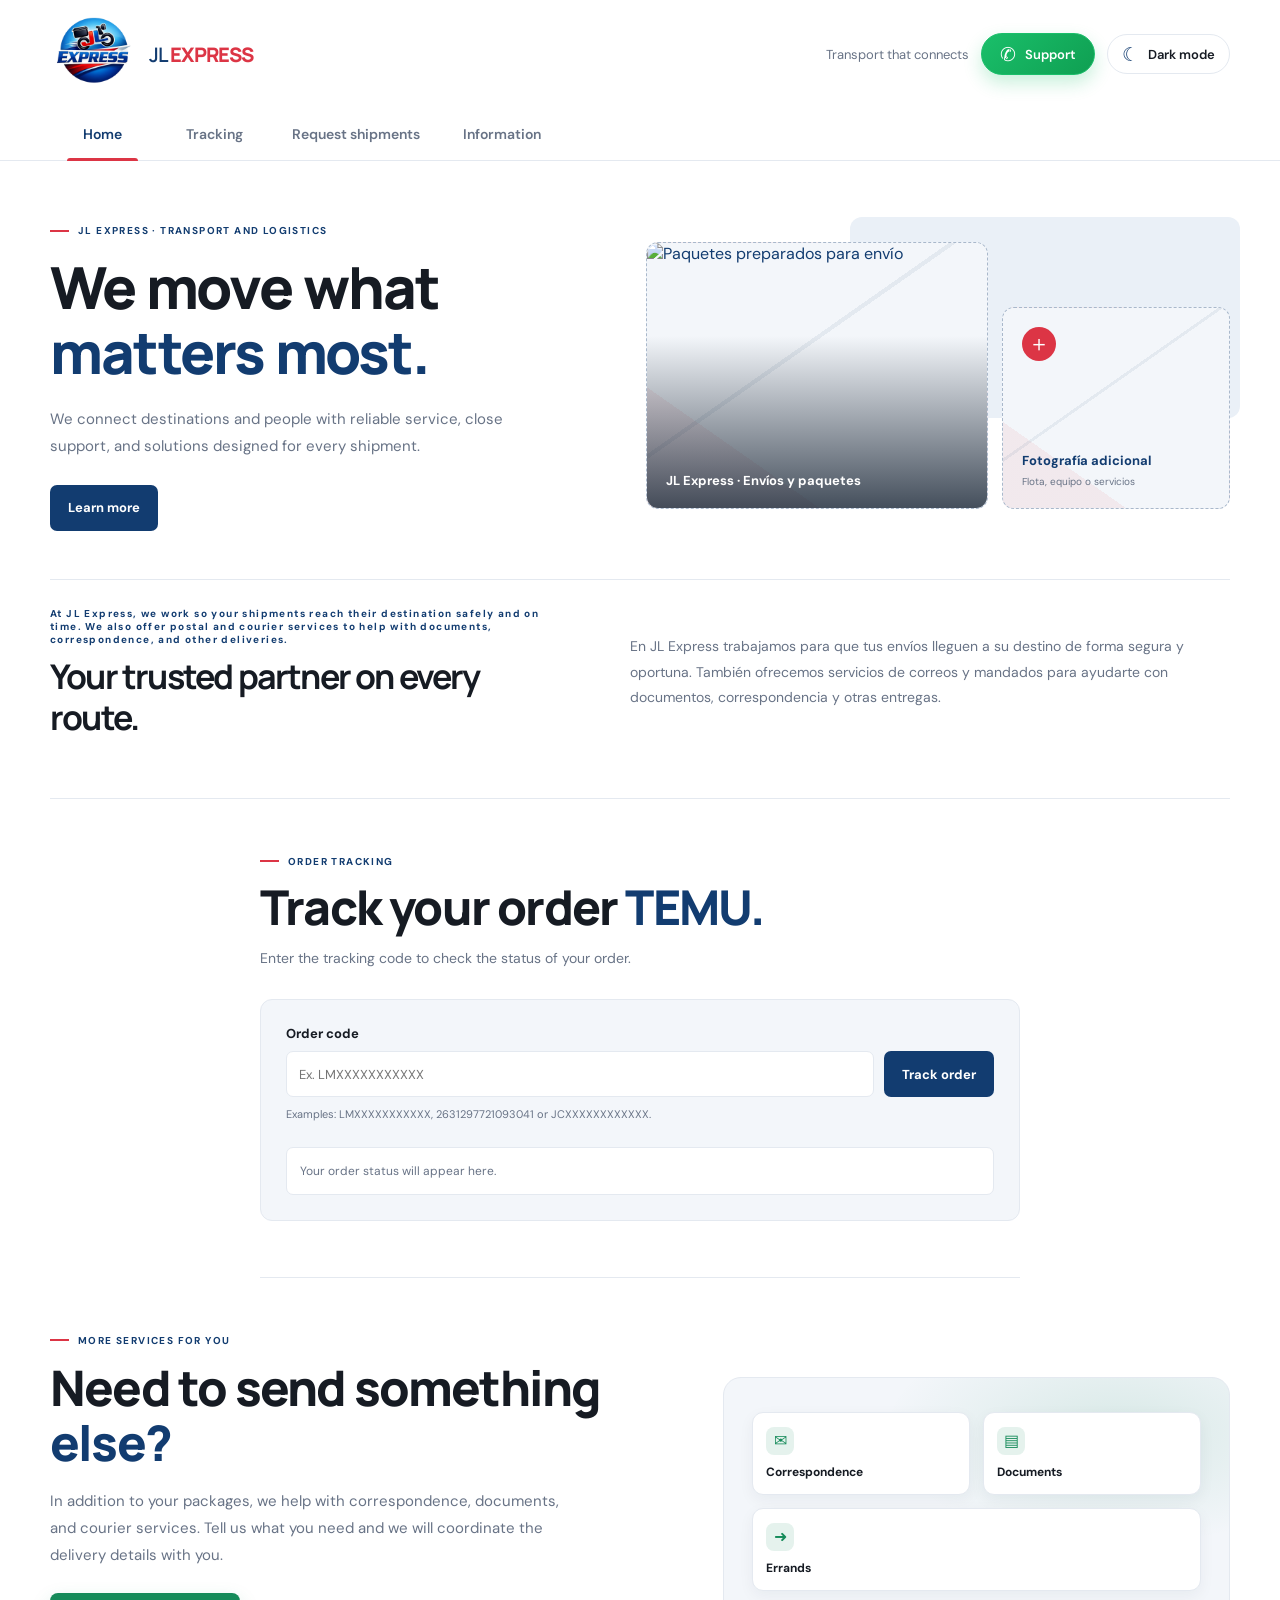
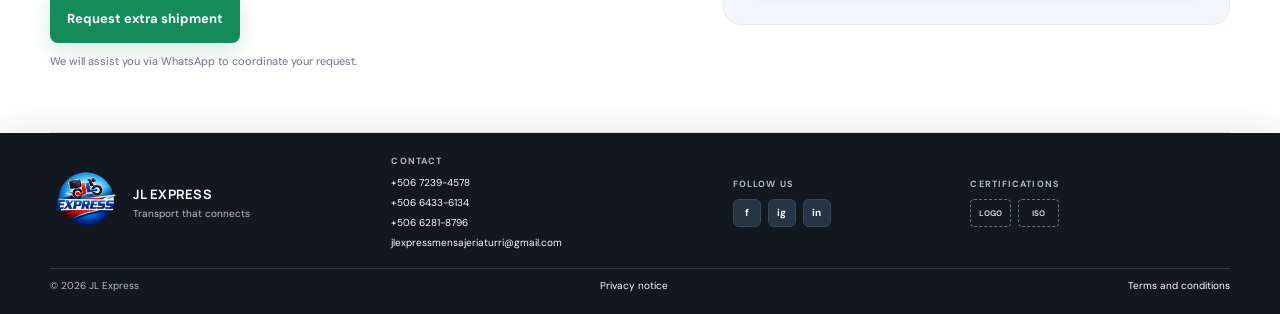
==== commit f53d7db2: "sistema de backups v2 Co-authored-by: josuacastillo57-Arch <josuacastillo57-Arch@users.noreply.githu" ====
--- a/index.html
+++ b/index.html
@@ -9,6 +9,10 @@
       content="JL Express: información y soluciones de transporte y logística."
     />
     <meta name="theme-color" content="#123c70"     />
+    <link rel="manifest" href="/site.webmanifest" />
+    <meta name="apple-mobile-web-app-capable" content="yes" />
+    <meta name="apple-mobile-web-app-status-bar-style" content="default" />
+    <link rel="apple-touch-icon" href="/logo/logo.png" />
     <title>JL Express | Transporte y logística</title>
     <link rel="stylesheet" href="style.css" />
     <script src="https://cdn.jsdelivr.net/npm/@supabase/supabase-js@2" defer></script>
@@ -188,23 +192,19 @@
           <section class="tracking-notification" id="tracking-notification" aria-live="polite" hidden>
             <div id="tracking-notification-prompt" hidden>
               <p class="tracking-notification-title">¿Quieres recibir actualizaciones?</p>
-              <p class="tracking-notification-copy">Te enviaremos un correo cada vez que cambie el estado de este paquete.</p>
+              <p class="tracking-notification-copy">Recibirás una notificación en este dispositivo cada vez que cambie el estado de este paquete. En iPhone, primero añade JL Express a tu pantalla de inicio.</p>
               <div class="tracking-notification-actions">
                 <button class="tracking-notification-yes" id="tracking-notification-yes" type="button">Sí, avisarme</button>
                 <button class="tracking-notification-no" id="tracking-notification-no" type="button">Ahora no</button>
               </div>
             </div>
-            <form id="tracking-notification-form" hidden>
-              <label class="temu-label" for="tracking-notification-email">Correo electrónico</label>
-              <div class="temu-search-row">
-                <input class="temu-code-input" id="tracking-notification-email" name="email" type="email" autocomplete="email" placeholder="nombre@correo.com" required />
-                <button class="temu-search-button" id="tracking-notification-submit" type="submit">Enviar confirmación</button>
-              </div>
+            <div id="tracking-notification-form" hidden>
               <label class="tracking-notification-consent">
-                <input id="tracking-notification-consent" name="consent" type="checkbox" required />
-                <span id="tracking-notification-consent-copy">Acepto recibir correos sobre los cambios de estado de este envío. Puedo cancelar los avisos desde el enlace incluido en cada correo.</span>
+                <input id="tracking-notification-consent" name="consent" type="checkbox" />
+                <span id="tracking-notification-consent-copy">Acepto recibir notificaciones push en este dispositivo sobre los cambios de estado de este envío. Puedo desactivarlas desde la configuración del navegador.</span>
               </label>
-            </form>
+              <button class="tracking-notification-yes" id="tracking-notification-submit" type="button">Activar notificaciones</button>
+            </div>
             <p class="tracking-notification-message" id="tracking-notification-message" role="status"></p>
           </section>
         </section>
@@ -320,20 +320,81 @@
               <p>Elige el medio que prefieras para comunicarte con nosotros.</p>
               <a class="contact-option" href="https://wa.me/50672394578" target="_blank" rel="noreferrer">
                 <span class="contact-option-icon" aria-hidden="true">✆</span>
-                <span><small>WhatsApp</small><strong>+506 7239-4578</strong></span>
+                <span><small class="contact-option-whatsapp-label">WhatsApp</small><strong>+506 7239-4578</strong></span>
                 <span class="contact-option-arrow" aria-hidden="true">↗</span>
               </a>
               <a class="contact-option" href="tel:+50672394578">
                 <span class="contact-option-icon" aria-hidden="true">☎</span>
-                <span><small>Llámanos</small><strong>+506 7239-4578</strong></span>
+                <span><small class="contact-option-call-label">Llámanos</small><strong>+506 7239-4578</strong></span>
+                <span class="contact-option-arrow" aria-hidden="true">↗</span>
+              </a>
+              <a class="contact-option" href="tel:+50664336134">
+                <span class="contact-option-icon" aria-hidden="true">☎</span>
+                <span><small class="contact-option-call-label">Llámanos</small><strong>+506 6433-6134</strong></span>
+                <span class="contact-option-arrow" aria-hidden="true">↗</span>
+              </a>
+              <a class="contact-option" href="tel:+50662818796">
+                <span class="contact-option-icon" aria-hidden="true">☎</span>
+                <span><small class="contact-option-call-label">Llámanos</small><strong>+506 6281-8796</strong></span>
                 <span class="contact-option-arrow" aria-hidden="true">↗</span>
               </a>
               <a class="contact-option" href="mailto:jlexpressmensajeriaturri@gmail.com">
                 <span class="contact-option-icon" aria-hidden="true">✉</span>
-                <span><small>Correo electrónico</small><strong>jlexpressmensajeriaturri@gmail.com</strong></span>
+                <span><small class="contact-option-email-label">Correo electrónico</small><strong>jlexpressmensajeriaturri@gmail.com</strong></span>
                 <span class="contact-option-arrow" aria-hidden="true">↗</span>
               </a>
             </aside>
+          </div>
+
+          <div class="legal-information">
+            <section class="legal-section" id="avisos" aria-labelledby="privacy-title" tabindex="-1">
+              <div class="information-section-heading">
+                <p class="eyebrow" data-legal-text="privacy-eyebrow">AVISO DE PRIVACIDAD</p>
+                <h2 id="privacy-title" data-legal-text="privacy-title">Cómo tratamos tus datos</h2>
+              </div>
+              <p data-legal-text="privacy-intro">Este aviso describe el uso de datos al visitar el sitio de JL Express y usar el rastreo o las notificaciones.</p>
+
+              <h3 data-legal-text="privacy-tracking-title">Rastreo y protección del servicio</h3>
+              <p data-legal-text="privacy-tracking-copy">Al consultar un envío, el código que escribes se envía a Supabase. La respuesta pública se limita al código, el estado y la última actualización. Para limitar consultas automatizadas, el sistema usa la IP recibida de Cloudflare y guarda un HMAC, no la IP en claro; el límite es de 20 consultas por minuto.</p>
+
+              <h3 data-legal-text="privacy-push-title">Notificaciones push opcionales</h3>
+              <p data-legal-text="privacy-push-copy">Solo al aceptar y otorgar permiso al navegador se guarda el código del envío, el endpoint y las claves técnicas de la suscripción, además de la fecha de consentimiento. Estos datos se usan para avisar cambios de estado; la suscripción se elimina cuando el pedido se completa o el servicio detecta un endpoint vencido. Puedes revocar el permiso en el navegador o solicitar la baja por nuestros canales de contacto.</p>
+
+              <h3 data-legal-text="privacy-browser-title">Almacenamiento en el navegador</h3>
+              <p data-legal-text="privacy-browser-copy">El sitio guarda localmente tus preferencias de idioma y tema, y si ya respondiste a la invitación de notificaciones para un código. El código del sitio no integra una herramienta propia de analítica.</p>
+
+              <h3 data-legal-text="privacy-retention-title">Uso, conservación y consultas</h3>
+              <p data-legal-text="privacy-retention-copy">Los datos del envío se utilizan para prestar y dar seguimiento al servicio, y se conservan según las necesidades operativas y las obligaciones aplicables. Para consultas o solicitudes relacionadas con tus datos, contacta a JL Express:</p>
+              <p class="legal-contact">
+                <a href="tel:+50672394578">+506 7239-4578</a>
+                <span> · </span>
+                <a href="tel:+50664336134">+506 6433-6134</a>
+                <span> · </span>
+                <a href="tel:+50662818796">+506 6281-8796</a>
+              </p>
+              <p class="legal-date" data-legal-text="legal-updated">Actualizado: 15 de octubre de 2026.</p>
+            </section>
+
+            <section class="legal-section" id="terminos" aria-labelledby="terms-title" tabindex="-1">
+              <div class="information-section-heading">
+                <p class="eyebrow" data-legal-text="terms-eyebrow">TÉRMINOS Y CONDICIONES</p>
+                <h2 id="terms-title" data-legal-text="terms-title">Uso del sitio y coordinación de envíos</h2>
+              </div>
+              <p data-legal-text="terms-intro">Estos términos cubren el uso del sitio de JL Express para consultar envíos y solicitar información. Cada servicio de transporte se coordina y confirma por separado.</p>
+
+              <h3 data-legal-text="terms-quotes-title">Tarifas y entrega</h3>
+              <p data-legal-text="terms-quotes-copy">La cobertura, disponibilidad, tarifa, forma de entrega y plazo estimado se confirman al coordinar cada solicitud por WhatsApp, teléfono o correo. El sitio no publica una tarifa ni garantiza un plazo general; espera la confirmación de JL Express antes de enviar o entregar un paquete.</p>
+
+              <h3 data-legal-text="terms-tracking-title">Rastreo del pedido</h3>
+              <p data-legal-text="terms-tracking-copy">Ingresa únicamente un código de seguimiento que estés autorizado a consultar y evita compartirlo públicamente. El estado refleja la información recibida por el sistema y puede tardar en actualizarse; no constituye por sí solo una confirmación de entrega.</p>
+
+              <h3 data-legal-text="terms-push-title">Notificaciones y uso permitido</h3>
+              <p data-legal-text="terms-push-copy">Las notificaciones push son opcionales, requieren tu consentimiento y dependen del navegador, el dispositivo y la conexión. Puedes retirar el permiso desde la configuración del navegador. Para proteger el rastreo, se permiten hasta 20 consultas por minuto y por IP; los excesos pueden recibir una respuesta temporal HTTP 429.</p>
+
+              <h3 data-legal-text="terms-rights-title">Derechos y contacto</h3>
+              <p data-legal-text="terms-rights-copy">Estos términos no limitan los derechos irrenunciables que te correspondan conforme a la normativa aplicable en Costa Rica. Para confirmar las condiciones de un servicio o presentar una consulta, utiliza los canales de contacto indicados en este sitio.</p>
+              <p class="legal-date" data-legal-text="legal-updated">Actualizado: 15 de octubre de 2026.</p>
+            </section>
           </div>
         </section>
       </main>
@@ -354,13 +415,15 @@
         <div class="footer-contact">
           <span class="footer-heading">Contacto</span>
           <a href="tel:+50672394578">+506 7239-4578</a>
+          <a href="tel:+50664336134">+506 6433-6134</a>
+          <a href="tel:+50662818796">+506 6281-8796</a>
           <a href="mailto:jlexpressmensajeriaturri@gmail.com">jlexpressmensajeriaturri@gmail.com</a>
         </div>
 
         <div class="footer-social">
           <span class="footer-heading">Síguenos</span>
           <div class="social-links">
-            <a href="https://www.facebook.com/Mandadosturri" aria-label="Facebook de JL Express" target="_blank" rel="noreferrer">f</a>
+            <a href="https://www.facebook.com/profile.php?id=61584634973200" aria-label="Facebook de JL Express" target="_blank" rel="noreferrer">f</a>
             <a href="https://www.instagram.com/" aria-label="Instagram de JL Express" target="_blank" rel="noreferrer">ig</a>
             <a href="https://www.linkedin.com/" aria-label="LinkedIn de JL Express" target="_blank" rel="noreferrer">in</a>
           </div>
--- a/style.css
+++ b/style.css
@@ -639,6 +639,59 @@
   font-size: 14px;
 }
 
+.legal-information {
+  display: grid;
+  gap: 30px;
+  margin-top: 46px;
+}
+
+.legal-section {
+  padding-top: 26px;
+  border-top: 1px solid var(--border);
+  scroll-margin-top: 22px;
+}
+
+.legal-section:focus {
+  outline: 2px solid var(--blue);
+  outline-offset: 6px;
+}
+
+.legal-section .information-section-heading {
+  margin-bottom: 14px;
+}
+
+.legal-section .information-section-heading h2 {
+  font-size: 24px;
+}
+
+.legal-section h3 {
+  margin: 20px 0 6px;
+  color: var(--ink);
+  font-size: 15px;
+  line-height: 1.45;
+}
+
+.legal-section > p {
+  max-width: 900px;
+  margin: 8px 0;
+  color: var(--muted);
+  font-size: 12px;
+  line-height: 1.8;
+  overflow-wrap: anywhere;
+}
+
+.legal-contact a {
+  color: var(--blue);
+  text-decoration: underline;
+  text-underline-offset: 2px;
+}
+
+.legal-section .legal-date {
+  margin-top: 16px;
+  font-size: 11px;
+  font-weight: 600;
+}
+
 .extra-panel {
   display: grid;
   min-height: 0;
@@ -1506,6 +1559,8 @@
     font-size: 11px;
   }
 
+  .theme-toggle { display: none; }
+
   .support-button {
     padding-inline: 12px;
   }
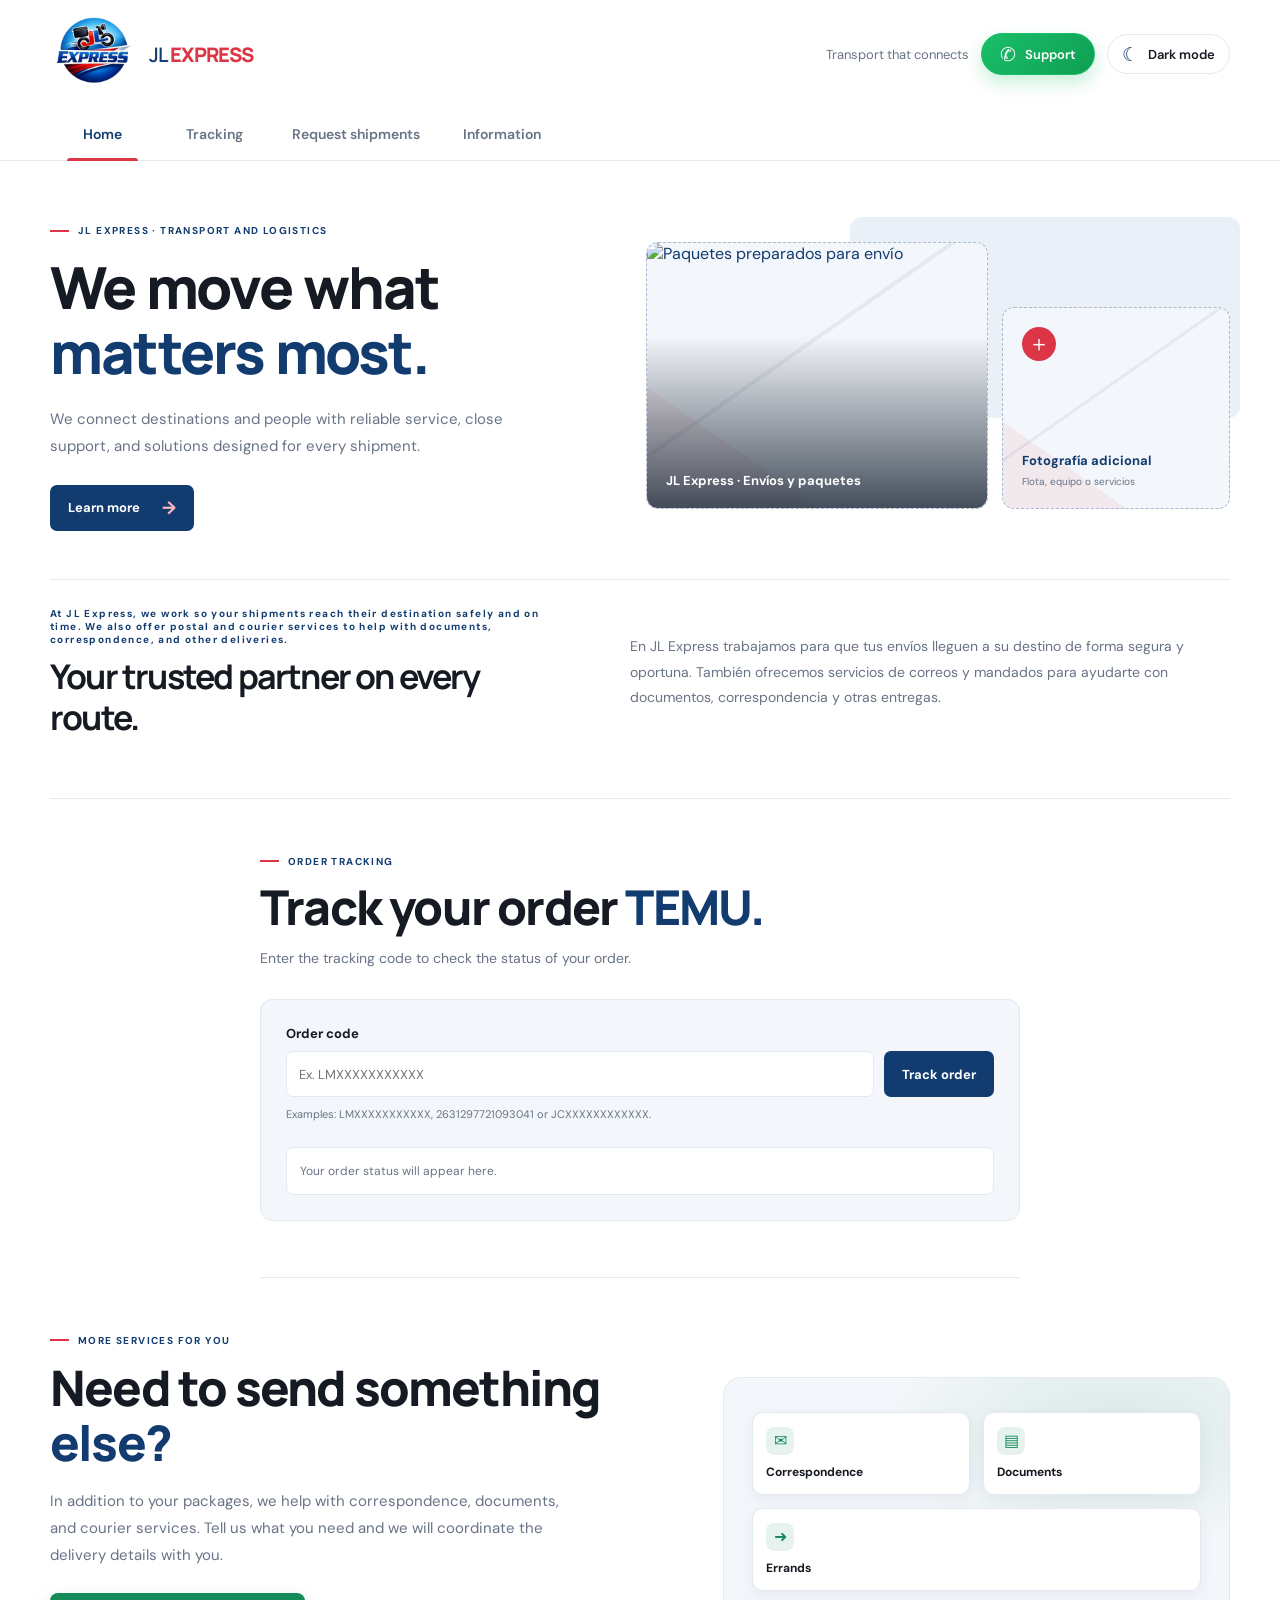
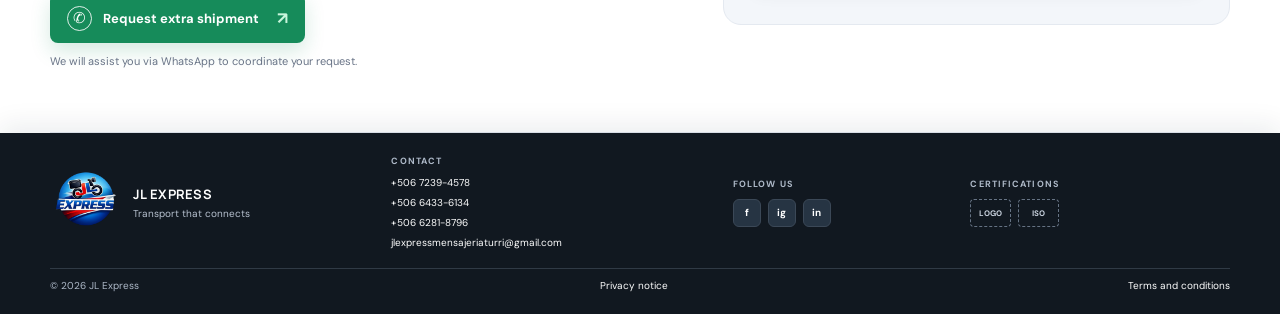
==== commit b5b867b8: "Sistema de backups y restore listo, prueba E2E lista" ====
--- a/index.html
+++ b/index.html
@@ -8,7 +8,7 @@
       name="description"
       content="JL Express: información y soluciones de transporte y logística."
     />
-    <meta name="theme-color" content="#123c70"     />
+    <meta name="theme-color" content="#123c70" />
     <link rel="manifest" href="/site.webmanifest" />
     <meta name="apple-mobile-web-app-capable" content="yes" />
     <meta name="apple-mobile-web-app-status-bar-style" content="default" />
@@ -16,6 +16,13 @@
     <title>JL Express | Transporte y logística</title>
     <link rel="stylesheet" href="style.css" />
     <script src="https://cdn.jsdelivr.net/npm/@supabase/supabase-js@2" defer></script>
+    <script>
+      if (new URLSearchParams(location.search).get('supabase') === 'staging') {
+        if (['localhost', '127.0.0.1'].includes(location.hostname)) {
+          document.write('<script src="Staging/supabase-config.js"><\/script>');
+        }
+      }
+    </script>
     <script src="js/supabase.js" defer></script>
     <script src="js/script.js" defer></script>
   </head>
@@ -112,7 +119,8 @@
               y soluciones pensadas para cada envío.
             </p>
             <a class="primary-link" href="#panel-contacto" data-tab-link="contacto">
-              Conoce más <span aria-hidden="true">→</span>
+              <span class="primary-link-label">Conoce más</span>
+              <span aria-hidden="true">→</span>
             </a>
           </div>
 
@@ -125,7 +133,11 @@
               />
               <span class="photo-caption">JL Express · Envíos y paquetes</span>
             </div>
-            <div class="photo-placeholder photo-secondary" role="img" aria-label="Espacio para fotografía adicional">
+            <div
+              class="photo-placeholder photo-secondary"
+              role="img"
+              aria-label="Espacio para fotografía adicional"
+            >
               <span class="photo-placeholder-icon" aria-hidden="true">＋</span>
               <span>Fotografía adicional</span>
               <small>Flota, equipo o servicios</small>
@@ -184,15 +196,29 @@
               Ejemplos: LMXXXXXXXXXXX, 2631297721093041 o JCXXXXXXXXXXXX.
             </p>
 
-            <div class="temu-result" id="tracking-result" role="status" aria-live="polite" aria-atomic="true">
+            <div
+              class="temu-result"
+              id="tracking-result"
+              role="status"
+              aria-live="polite"
+              aria-atomic="true"
+            >
               Aquí aparecerá el estado de tu pedido.
             </div>
           </form>
 
-          <section class="tracking-notification" id="tracking-notification" aria-live="polite" hidden>
+          <section
+            class="tracking-notification"
+            id="tracking-notification"
+            aria-live="polite"
+            hidden
+          >
             <div id="tracking-notification-prompt" hidden>
               <p class="tracking-notification-title">¿Quieres recibir actualizaciones?</p>
-              <p class="tracking-notification-copy">Recibirás una notificación en este dispositivo cada vez que cambie el estado de este paquete. En iPhone, primero añade JL Express a tu pantalla de inicio.</p>
+              <p class="tracking-notification-copy">
+                Recibirás una notificación en este dispositivo cada vez que cambie el estado de
+                este paquete. En iPhone, primero añade JL Express a tu pantalla de inicio.
+              </p>
               <div class="tracking-notification-actions">
                 <button class="tracking-notification-yes" id="tracking-notification-yes" type="button">Sí, avisarme</button>
                 <button class="tracking-notification-no" id="tracking-notification-no" type="button">Ahora no</button>
@@ -201,7 +227,10 @@
             <div id="tracking-notification-form" hidden>
               <label class="tracking-notification-consent">
                 <input id="tracking-notification-consent" name="consent" type="checkbox" />
-                <span id="tracking-notification-consent-copy">Acepto recibir notificaciones push en este dispositivo sobre los cambios de estado de este envío. Puedo desactivarlas desde la configuración del navegador.</span>
+                <span id="tracking-notification-consent-copy">
+                  Acepto recibir notificaciones push en este dispositivo sobre los cambios de
+                  estado de este envío. Puedo desactivarlas desde la configuración del navegador.
+                </span>
               </label>
               <button class="tracking-notification-yes" id="tracking-notification-submit" type="button">Activar notificaciones</button>
             </div>
@@ -230,7 +259,7 @@
               rel="noreferrer"
             >
               <span class="extra-whatsapp-icon" aria-hidden="true">✆</span>
-              Solicitar pedido extra
+              <span class="extra-whatsapp-label">Solicitar pedido extra</span>
               <span class="extra-whatsapp-arrow" aria-hidden="true">↗</span>
             </a>
             <p class="extra-note">Te atenderemos por WhatsApp para coordinar tu solicitud.</p>
@@ -318,29 +347,49 @@
               <p class="eyebrow"><span></span> CONTACTO</p>
               <h2 id="information-contact-title">Hablemos de tu envío.</h2>
               <p>Elige el medio que prefieras para comunicarte con nosotros.</p>
-              <a class="contact-option" href="https://wa.me/50672394578" target="_blank" rel="noreferrer">
+              <a
+                class="contact-option"
+                href="https://wa.me/50672394578"
+                target="_blank"
+                rel="noreferrer"
+              >
                 <span class="contact-option-icon" aria-hidden="true">✆</span>
-                <span><small class="contact-option-whatsapp-label">WhatsApp</small><strong>+506 7239-4578</strong></span>
+                <span>
+                  <small class="contact-option-whatsapp-label">WhatsApp</small>
+                  <strong>+506 7239-4578</strong>
+                </span>
                 <span class="contact-option-arrow" aria-hidden="true">↗</span>
               </a>
               <a class="contact-option" href="tel:+50672394578">
                 <span class="contact-option-icon" aria-hidden="true">☎</span>
-                <span><small class="contact-option-call-label">Llámanos</small><strong>+506 7239-4578</strong></span>
+                <span>
+                  <small class="contact-option-call-label">Llámanos</small>
+                  <strong>+506 7239-4578</strong>
+                </span>
                 <span class="contact-option-arrow" aria-hidden="true">↗</span>
               </a>
               <a class="contact-option" href="tel:+50664336134">
                 <span class="contact-option-icon" aria-hidden="true">☎</span>
-                <span><small class="contact-option-call-label">Llámanos</small><strong>+506 6433-6134</strong></span>
+                <span>
+                  <small class="contact-option-call-label">Llámanos</small>
+                  <strong>+506 6433-6134</strong>
+                </span>
                 <span class="contact-option-arrow" aria-hidden="true">↗</span>
               </a>
               <a class="contact-option" href="tel:+50662818796">
                 <span class="contact-option-icon" aria-hidden="true">☎</span>
-                <span><small class="contact-option-call-label">Llámanos</small><strong>+506 6281-8796</strong></span>
+                <span>
+                  <small class="contact-option-call-label">Llámanos</small>
+                  <strong>+506 6281-8796</strong>
+                </span>
                 <span class="contact-option-arrow" aria-hidden="true">↗</span>
               </a>
               <a class="contact-option" href="mailto:jlexpressmensajeriaturri@gmail.com">
                 <span class="contact-option-icon" aria-hidden="true">✉</span>
-                <span><small class="contact-option-email-label">Correo electrónico</small><strong>jlexpressmensajeriaturri@gmail.com</strong></span>
+                <span>
+                  <small class="contact-option-email-label">Correo electrónico</small>
+                  <strong>jlexpressmensajeriaturri@gmail.com</strong>
+                </span>
                 <span class="contact-option-arrow" aria-hidden="true">↗</span>
               </a>
             </aside>
@@ -352,19 +401,42 @@
                 <p class="eyebrow" data-legal-text="privacy-eyebrow">AVISO DE PRIVACIDAD</p>
                 <h2 id="privacy-title" data-legal-text="privacy-title">Cómo tratamos tus datos</h2>
               </div>
-              <p data-legal-text="privacy-intro">Este aviso describe el uso de datos al visitar el sitio de JL Express y usar el rastreo o las notificaciones.</p>
+              <p data-legal-text="privacy-intro">
+                Este aviso describe el uso de datos al visitar el sitio de JL Express y usar el
+                rastreo o las notificaciones.
+              </p>
 
               <h3 data-legal-text="privacy-tracking-title">Rastreo y protección del servicio</h3>
-              <p data-legal-text="privacy-tracking-copy">Al consultar un envío, el código que escribes se envía a Supabase. La respuesta pública se limita al código, el estado y la última actualización. Para limitar consultas automatizadas, el sistema usa la IP recibida de Cloudflare y guarda un HMAC, no la IP en claro; el límite es de 20 consultas por minuto.</p>
+              <p data-legal-text="privacy-tracking-copy">
+                Al consultar un envío, el código que escribes se envía a Supabase. La respuesta
+                pública se limita al código, el estado y la última actualización. Para limitar
+                consultas automatizadas, el sistema usa la IP recibida de Cloudflare y guarda un
+                HMAC, no la IP en claro; el límite es de 20 consultas por minuto.
+              </p>
 
               <h3 data-legal-text="privacy-push-title">Notificaciones push opcionales</h3>
-              <p data-legal-text="privacy-push-copy">Solo al aceptar y otorgar permiso al navegador se guarda el código del envío, el endpoint y las claves técnicas de la suscripción, además de la fecha de consentimiento. Estos datos se usan para avisar cambios de estado; la suscripción se elimina cuando el pedido se completa o el servicio detecta un endpoint vencido. Puedes revocar el permiso en el navegador o solicitar la baja por nuestros canales de contacto.</p>
+              <p data-legal-text="privacy-push-copy">
+                Solo al aceptar y otorgar permiso al navegador se guarda el código del envío, el
+                endpoint y las claves técnicas de la suscripción, además de la fecha de
+                consentimiento. Estos datos se usan para avisar cambios de estado; la suscripción
+                se elimina cuando el pedido se completa o el servicio detecta un endpoint vencido.
+                Puedes revocar el permiso en el navegador o solicitar la baja por nuestros canales
+                de contacto.
+              </p>
 
               <h3 data-legal-text="privacy-browser-title">Almacenamiento en el navegador</h3>
-              <p data-legal-text="privacy-browser-copy">El sitio guarda localmente tus preferencias de idioma y tema, y si ya respondiste a la invitación de notificaciones para un código. El código del sitio no integra una herramienta propia de analítica.</p>
+              <p data-legal-text="privacy-browser-copy">
+                El sitio guarda localmente tus preferencias de idioma y tema, y si ya respondiste
+                a la invitación de notificaciones para un código. El código del sitio no integra
+                una herramienta propia de analítica.
+              </p>
 
               <h3 data-legal-text="privacy-retention-title">Uso, conservación y consultas</h3>
-              <p data-legal-text="privacy-retention-copy">Los datos del envío se utilizan para prestar y dar seguimiento al servicio, y se conservan según las necesidades operativas y las obligaciones aplicables. Para consultas o solicitudes relacionadas con tus datos, contacta a JL Express:</p>
+              <p data-legal-text="privacy-retention-copy">
+                Los datos del envío se utilizan para prestar y dar seguimiento al servicio, y se
+                conservan según las necesidades operativas y las obligaciones aplicables. Para
+                consultas o solicitudes relacionadas con tus datos, contacta a JL Express:
+              </p>
               <p class="legal-contact">
                 <a href="tel:+50672394578">+506 7239-4578</a>
                 <span> · </span>
@@ -380,19 +452,44 @@
                 <p class="eyebrow" data-legal-text="terms-eyebrow">TÉRMINOS Y CONDICIONES</p>
                 <h2 id="terms-title" data-legal-text="terms-title">Uso del sitio y coordinación de envíos</h2>
               </div>
-              <p data-legal-text="terms-intro">Estos términos cubren el uso del sitio de JL Express para consultar envíos y solicitar información. Cada servicio de transporte se coordina y confirma por separado.</p>
+              <p data-legal-text="terms-intro">
+                Estos términos cubren el uso del sitio de JL Express para consultar envíos y
+                solicitar información. Cada servicio de transporte se coordina y confirma por
+                separado.
+              </p>
 
               <h3 data-legal-text="terms-quotes-title">Tarifas y entrega</h3>
-              <p data-legal-text="terms-quotes-copy">La cobertura, disponibilidad, tarifa, forma de entrega y plazo estimado se confirman al coordinar cada solicitud por WhatsApp, teléfono o correo. El sitio no publica una tarifa ni garantiza un plazo general; espera la confirmación de JL Express antes de enviar o entregar un paquete.</p>
+              <p data-legal-text="terms-quotes-copy">
+                La cobertura, disponibilidad, tarifa, forma de entrega y plazo estimado se
+                confirman al coordinar cada solicitud por WhatsApp, teléfono o correo. El sitio no
+                publica una tarifa ni garantiza un plazo general; espera la confirmación de JL
+                Express antes de enviar o entregar un paquete.
+              </p>
 
               <h3 data-legal-text="terms-tracking-title">Rastreo del pedido</h3>
-              <p data-legal-text="terms-tracking-copy">Ingresa únicamente un código de seguimiento que estés autorizado a consultar y evita compartirlo públicamente. El estado refleja la información recibida por el sistema y puede tardar en actualizarse; no constituye por sí solo una confirmación de entrega.</p>
+              <p data-legal-text="terms-tracking-copy">
+                Ingresa únicamente un código de seguimiento que estés autorizado a consultar y
+                evita compartirlo públicamente. El estado refleja la información recibida por el
+                sistema y puede tardar en actualizarse; no constituye por sí solo una confirmación
+                de entrega.
+              </p>
 
               <h3 data-legal-text="terms-push-title">Notificaciones y uso permitido</h3>
-              <p data-legal-text="terms-push-copy">Las notificaciones push son opcionales, requieren tu consentimiento y dependen del navegador, el dispositivo y la conexión. Puedes retirar el permiso desde la configuración del navegador. Para proteger el rastreo, se permiten hasta 20 consultas por minuto y por IP; los excesos pueden recibir una respuesta temporal HTTP 429.</p>
+              <p data-legal-text="terms-push-copy">
+                Las notificaciones push son opcionales, requieren tu consentimiento y dependen del
+                navegador, el dispositivo y la conexión. Puedes retirar el permiso desde la
+                configuración del navegador. Para proteger el rastreo, se permiten hasta 20
+                consultas por minuto y por IP; los excesos pueden recibir una respuesta temporal
+                HTTP 429.
+              </p>
 
               <h3 data-legal-text="terms-rights-title">Derechos y contacto</h3>
-              <p data-legal-text="terms-rights-copy">Estos términos no limitan los derechos irrenunciables que te correspondan conforme a la normativa aplicable en Costa Rica. Para confirmar las condiciones de un servicio o presentar una consulta, utiliza los canales de contacto indicados en este sitio.</p>
+              <p data-legal-text="terms-rights-copy">
+                Estos términos no limitan los derechos irrenunciables que te correspondan conforme
+                a la normativa aplicable en Costa Rica. Para confirmar las condiciones de un
+                servicio o presentar una consulta, utiliza los canales de contacto indicados en
+                este sitio.
+              </p>
               <p class="legal-date" data-legal-text="legal-updated">Actualizado: 15 de octubre de 2026.</p>
             </section>
           </div>
--- a/style.css
+++ b/style.css
@@ -297,7 +297,7 @@
   transform: translateY(-1px);
 }
 
-.primary-link span {
+.primary-link > span[aria-hidden="true"] {
   color: #ffb7bd;
   font-size: 18px;
 }
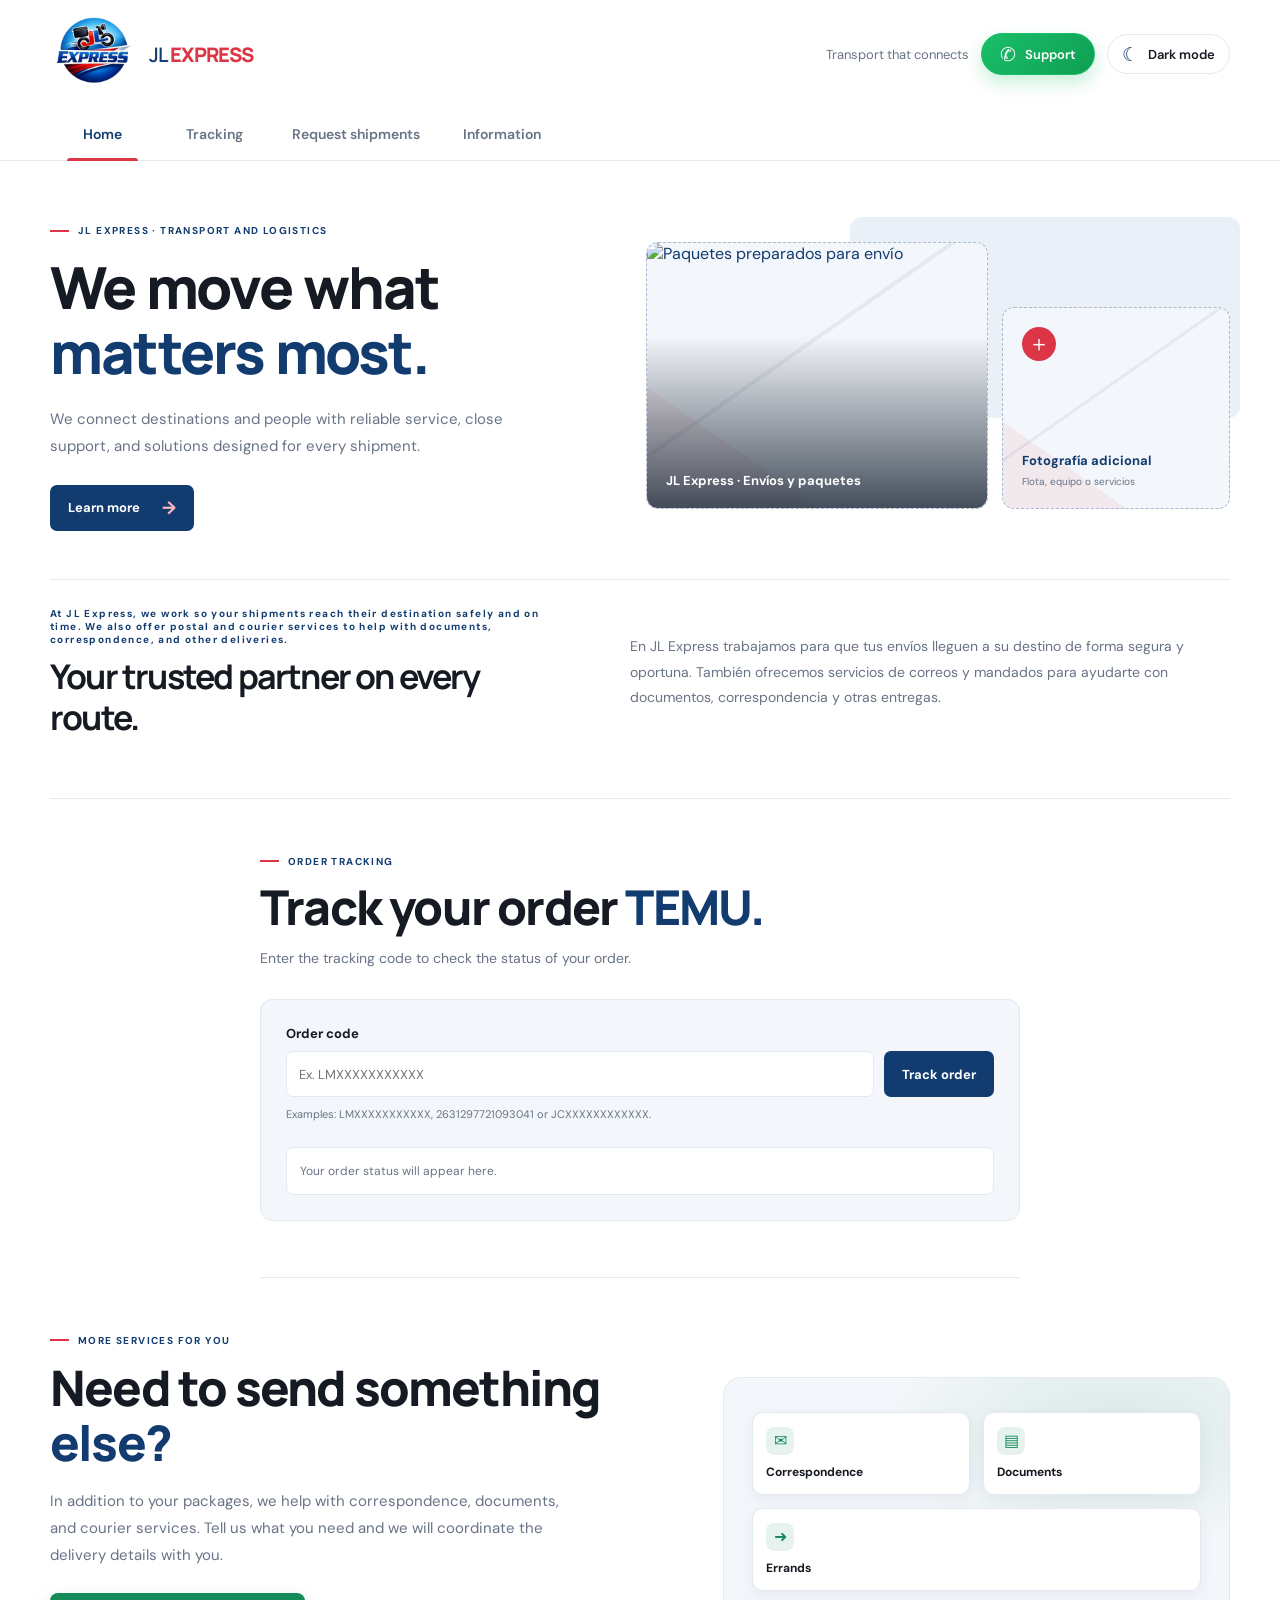
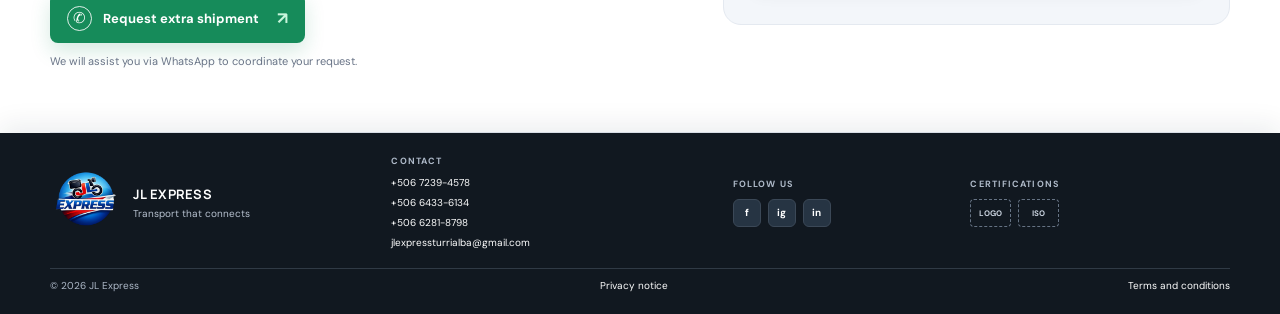
==== commit 16f213e1: "logs, roles y repartidores listo" ====
--- a/index.html
+++ b/index.html
@@ -225,6 +225,23 @@
               </div>
             </div>
             <div id="tracking-notification-form" hidden>
+              <label class="tracking-notification-field" for="tracking-notification-email">
+                <span id="tracking-notification-email-label">Correo electrónico</span>
+                <input
+                  id="tracking-notification-email"
+                  name="email"
+                  type="email"
+                  autocomplete="email"
+                  maxlength="254"
+                  placeholder="nombre@ejemplo.com"
+                />
+              </label>
+              <label class="tracking-notification-consent">
+                <input id="tracking-notification-email-consent" name="email-consent" type="checkbox" />
+                <span id="tracking-notification-email-consent-copy">
+                  Acepto recibir correos cuando cambie el estado de este envío. Puedo cancelar los avisos desde el correo recibido.
+                </span>
+              </label>
               <label class="tracking-notification-consent">
                 <input id="tracking-notification-consent" name="consent" type="checkbox" />
                 <span id="tracking-notification-consent-copy">
@@ -232,7 +249,7 @@
                   estado de este envío. Puedo desactivarlas desde la configuración del navegador.
                 </span>
               </label>
-              <button class="tracking-notification-yes" id="tracking-notification-submit" type="button">Activar notificaciones</button>
+              <button class="tracking-notification-yes" id="tracking-notification-submit" type="button">Guardar preferencias</button>
             </div>
             <p class="tracking-notification-message" id="tracking-notification-message" role="status"></p>
           </section>
@@ -376,19 +393,19 @@
                 </span>
                 <span class="contact-option-arrow" aria-hidden="true">↗</span>
               </a>
-              <a class="contact-option" href="tel:+50662818796">
+              <a class="contact-option" href="tel:+50662818798">
                 <span class="contact-option-icon" aria-hidden="true">☎</span>
                 <span>
                   <small class="contact-option-call-label">Llámanos</small>
-                  <strong>+506 6281-8796</strong>
+                  <strong>+506 6281-8798</strong>
                 </span>
                 <span class="contact-option-arrow" aria-hidden="true">↗</span>
               </a>
-              <a class="contact-option" href="mailto:jlexpressmensajeriaturri@gmail.com">
+              <a class="contact-option" href="mailto:jlexpressturrialba@gmail.com">
                 <span class="contact-option-icon" aria-hidden="true">✉</span>
                 <span>
                   <small class="contact-option-email-label">Correo electrónico</small>
-                  <strong>jlexpressmensajeriaturri@gmail.com</strong>
+                  <strong>jlexpressturrialba@gmail.com</strong>
                 </span>
                 <span class="contact-option-arrow" aria-hidden="true">↗</span>
               </a>
@@ -402,8 +419,19 @@
                 <h2 id="privacy-title" data-legal-text="privacy-title">Cómo tratamos tus datos</h2>
               </div>
               <p data-legal-text="privacy-intro">
-                Este aviso describe el uso de datos al visitar el sitio de JL Express y usar el
-                rastreo o las notificaciones.
+                JLEXPRESS (JL Express) es responsable del tratamiento de los datos gestionados
+                mediante este sitio y sus servicios de mensajería en Costa Rica. Para consultas
+                sobre privacidad, escribe a jlexpressturrialba@gmail.com.
+              </p>
+
+              <h3 data-legal-text="privacy-data-title">Datos y finalidades</h3>
+              <p data-legal-text="privacy-data-copy">
+                Tratamos los códigos de seguimiento y estados para localizar y dar seguimiento a
+                los envíos. Para administrar la entrega, también podemos tratar el nombre, teléfono
+                y dirección o ubicación facilitados para el servicio. Usamos estos datos para
+                organizar la operación, atender consultas y reclamos, y mantener la información
+                del pedido actualizada. El rastreo público muestra únicamente el código, el estado
+                y la fecha de actualización.
               </p>
 
               <h3 data-legal-text="privacy-tracking-title">Rastreo y protección del servicio</h3>
@@ -414,14 +442,28 @@
                 HMAC, no la IP en claro; el límite es de 20 consultas por minuto.
               </p>
 
-              <h3 data-legal-text="privacy-push-title">Notificaciones push opcionales</h3>
+              <h3 data-legal-text="privacy-push-title">Avisos opcionales por correo y push</h3>
               <p data-legal-text="privacy-push-copy">
-                Solo al aceptar y otorgar permiso al navegador se guarda el código del envío, el
-                endpoint y las claves técnicas de la suscripción, además de la fecha de
-                consentimiento. Estos datos se usan para avisar cambios de estado; la suscripción
-                se elimina cuando el pedido se completa o el servicio detecta un endpoint vencido.
-                Puedes revocar el permiso en el navegador o solicitar la baja por nuestros canales
-                de contacto.
+                Los avisos son opcionales. Para correo, guardamos la dirección, el código del
+                envío y las fechas de consentimiento y confirmación; debes confirmar la dirección
+                y puedes cancelar desde el enlace del mensaje. Los correos se envían mediante
+                Gmail. Para push, guardamos el código, el endpoint y las claves técnicas de la
+                suscripción en el dispositivo; el navegador y su servicio de notificaciones
+                intervienen en la entrega. Las suscripciones push se eliminan al marcarse el envío
+                como entregado/listo para recoger o si el endpoint vence. La suscripción por correo
+                permanece activa hasta que la canceles; el registro de cancelación puede conservarse
+                para dejar constancia de tu solicitud.
+              </p>
+
+              <h3 data-legal-text="privacy-providers-title">Proveedores y comunicaciones</h3>
+              <p data-legal-text="privacy-providers-copy">
+                Usamos Supabase para la base de datos y funciones del sitio, Gmail para enviar
+                avisos por correo y Cloudflare para recibir la dirección IP necesaria para limitar
+                consultas automatizadas de rastreo. Para proteger el servicio, se conserva un HMAC
+                de esa IP, no la dirección en texto claro; los registros de limitación antiguos se
+                depuran periódicamente. Si nos contactas por WhatsApp, Meta procesa esa
+                comunicación conforme a sus propias condiciones y aviso de privacidad. Estos
+                proveedores pueden tratar datos en servidores fuera de Costa Rica.
               </p>
 
               <h3 data-legal-text="privacy-browser-title">Almacenamiento en el navegador</h3>
@@ -433,18 +475,24 @@
 
               <h3 data-legal-text="privacy-retention-title">Uso, conservación y consultas</h3>
               <p data-legal-text="privacy-retention-copy">
-                Los datos del envío se utilizan para prestar y dar seguimiento al servicio, y se
-                conservan según las necesidades operativas y las obligaciones aplicables. Para
-                consultas o solicitudes relacionadas con tus datos, contacta a JL Express:
+                Los datos operativos se utilizan mientras el envío está en gestión y hasta su
+                entrega. Marcar un pedido como entregado no elimina automáticamente su registro;
+                los datos pueden conservarse después para atender consultas o reclamos, proteger
+                el servicio o cumplir obligaciones legales. Puedes solicitar acceso, corrección o
+                eliminación escribiendo a JL Express; atenderemos la solicitud conforme a la
+                normativa aplicable y a las obligaciones de conservación. Para consultas sobre tus
+                datos, utiliza también este contacto:
               </p>
               <p class="legal-contact">
                 <a href="tel:+50672394578">+506 7239-4578</a>
                 <span> · </span>
                 <a href="tel:+50664336134">+506 6433-6134</a>
                 <span> · </span>
-                <a href="tel:+50662818796">+506 6281-8796</a>
-              </p>
-              <p class="legal-date" data-legal-text="legal-updated">Actualizado: 15 de octubre de 2026.</p>
+                <a href="tel:+50662818798">+506 6281-8798</a>
+                <span> · </span>
+                <a href="mailto:jlexpressturrialba@gmail.com">jlexpressturrialba@gmail.com</a>
+              </p>
+              <p class="legal-date" data-legal-text="legal-updated">Actualizado: 23 de octubre de 2026.</p>
             </section>
 
             <section class="legal-section" id="terminos" aria-labelledby="terms-title" tabindex="-1">
@@ -453,17 +501,29 @@
                 <h2 id="terms-title" data-legal-text="terms-title">Uso del sitio y coordinación de envíos</h2>
               </div>
               <p data-legal-text="terms-intro">
-                Estos términos cubren el uso del sitio de JL Express para consultar envíos y
-                solicitar información. Cada servicio de transporte se coordina y confirma por
-                separado.
+                Estos términos regulan el uso del sitio de JL Express (JLEXPRESS) para consultar
+                el estado de pedidos y solicitar servicios de mensajería en Costa Rica. Los
+                pedidos extra y sus condiciones se coordinan por WhatsApp.
+              </p>
+
+              <h3 data-legal-text="terms-service-title">Servicio y responsabilidad</h3>
+              <p data-legal-text="terms-service-copy">
+                La gestión de JL Express comienza cuando el paquete está disponible para ser
+                recogido por la empresa y es aceptado para su traslado. El servicio se presta
+                hasta la entrega al destinatario o hasta que el paquete quede disponible para
+                retiro, según lo coordinado. Si surge un problema, comunícate con soporte e
+                indica el código de seguimiento para que podamos revisar el caso. La atención y
+                responsabilidad se rigen por las condiciones confirmadas para cada servicio y la
+                legislación aplicable en Costa Rica; estos términos no excluyen derechos ni
+                responsabilidades que la ley no permita excluir.
               </p>
 
               <h3 data-legal-text="terms-quotes-title">Tarifas y entrega</h3>
               <p data-legal-text="terms-quotes-copy">
-                La cobertura, disponibilidad, tarifa, forma de entrega y plazo estimado se
-                confirman al coordinar cada solicitud por WhatsApp, teléfono o correo. El sitio no
-                publica una tarifa ni garantiza un plazo general; espera la confirmación de JL
-                Express antes de enviar o entregar un paquete.
+                La disponibilidad, tarifa, destino, forma de entrega y plazo estimado de cada
+                pedido extra se acuerdan por WhatsApp antes de confirmar la solicitud. No hay
+                tarifas ni plazos generales publicados en el sitio. Sigue las instrucciones de
+                entrega que JL Express confirme para tu pedido.
               </p>
 
               <h3 data-legal-text="terms-tracking-title">Rastreo del pedido</h3>
@@ -485,12 +545,15 @@
 
               <h3 data-legal-text="terms-rights-title">Derechos y contacto</h3>
               <p data-legal-text="terms-rights-copy">
-                Estos términos no limitan los derechos irrenunciables que te correspondan conforme
-                a la normativa aplicable en Costa Rica. Para confirmar las condiciones de un
-                servicio o presentar una consulta, utiliza los canales de contacto indicados en
-                este sitio.
-              </p>
-              <p class="legal-date" data-legal-text="legal-updated">Actualizado: 15 de octubre de 2026.</p>
+                Proporciona información correcta para coordinar la entrega y consulta únicamente
+                códigos de seguimiento que estés autorizado a usar. Las notificaciones por correo
+                y push son opcionales y requieren consentimiento; puedes cancelar el correo desde
+                el mensaje o desactivar push en el navegador. Para dudas, reclamos o solicitudes
+                sobre tus datos, contacta a soporte por WhatsApp o escribe a
+                jlexpressturrialba@gmail.com. Estos términos se aplican sin perjuicio de los
+                derechos que reconoce la normativa costarricense.
+              </p>
+              <p class="legal-date" data-legal-text="legal-updated">Actualizado: 23 de octubre de 2026.</p>
             </section>
           </div>
         </section>
@@ -513,8 +576,8 @@
           <span class="footer-heading">Contacto</span>
           <a href="tel:+50672394578">+506 7239-4578</a>
           <a href="tel:+50664336134">+506 6433-6134</a>
-          <a href="tel:+50662818796">+506 6281-8796</a>
-          <a href="mailto:jlexpressmensajeriaturri@gmail.com">jlexpressmensajeriaturri@gmail.com</a>
+          <a href="tel:+50662818798">+506 6281-8798</a>
+          <a href="mailto:jlexpressturrialba@gmail.com">jlexpressturrialba@gmail.com</a>
         </div>
 
         <div class="footer-social">
--- a/style.css
+++ b/style.css
@@ -966,6 +966,28 @@
   line-height: 1.6;
 }
 
+.tracking-notification-field {
+  display: grid;
+  gap: 6px;
+  max-width: 420px;
+  margin-top: 12px;
+  color: var(--ink);
+  font-size: 12px;
+  font-weight: 700;
+}
+
+.tracking-notification-field input {
+  width: 100%;
+  min-height: 40px;
+  padding: 0 11px;
+  color: var(--ink);
+  background: var(--surface);
+  border: 1px solid var(--border);
+  border-radius: 6px;
+  font: inherit;
+  font-weight: 400;
+}
+
 .tracking-notification-actions {
   display: flex;
   flex-wrap: wrap;
